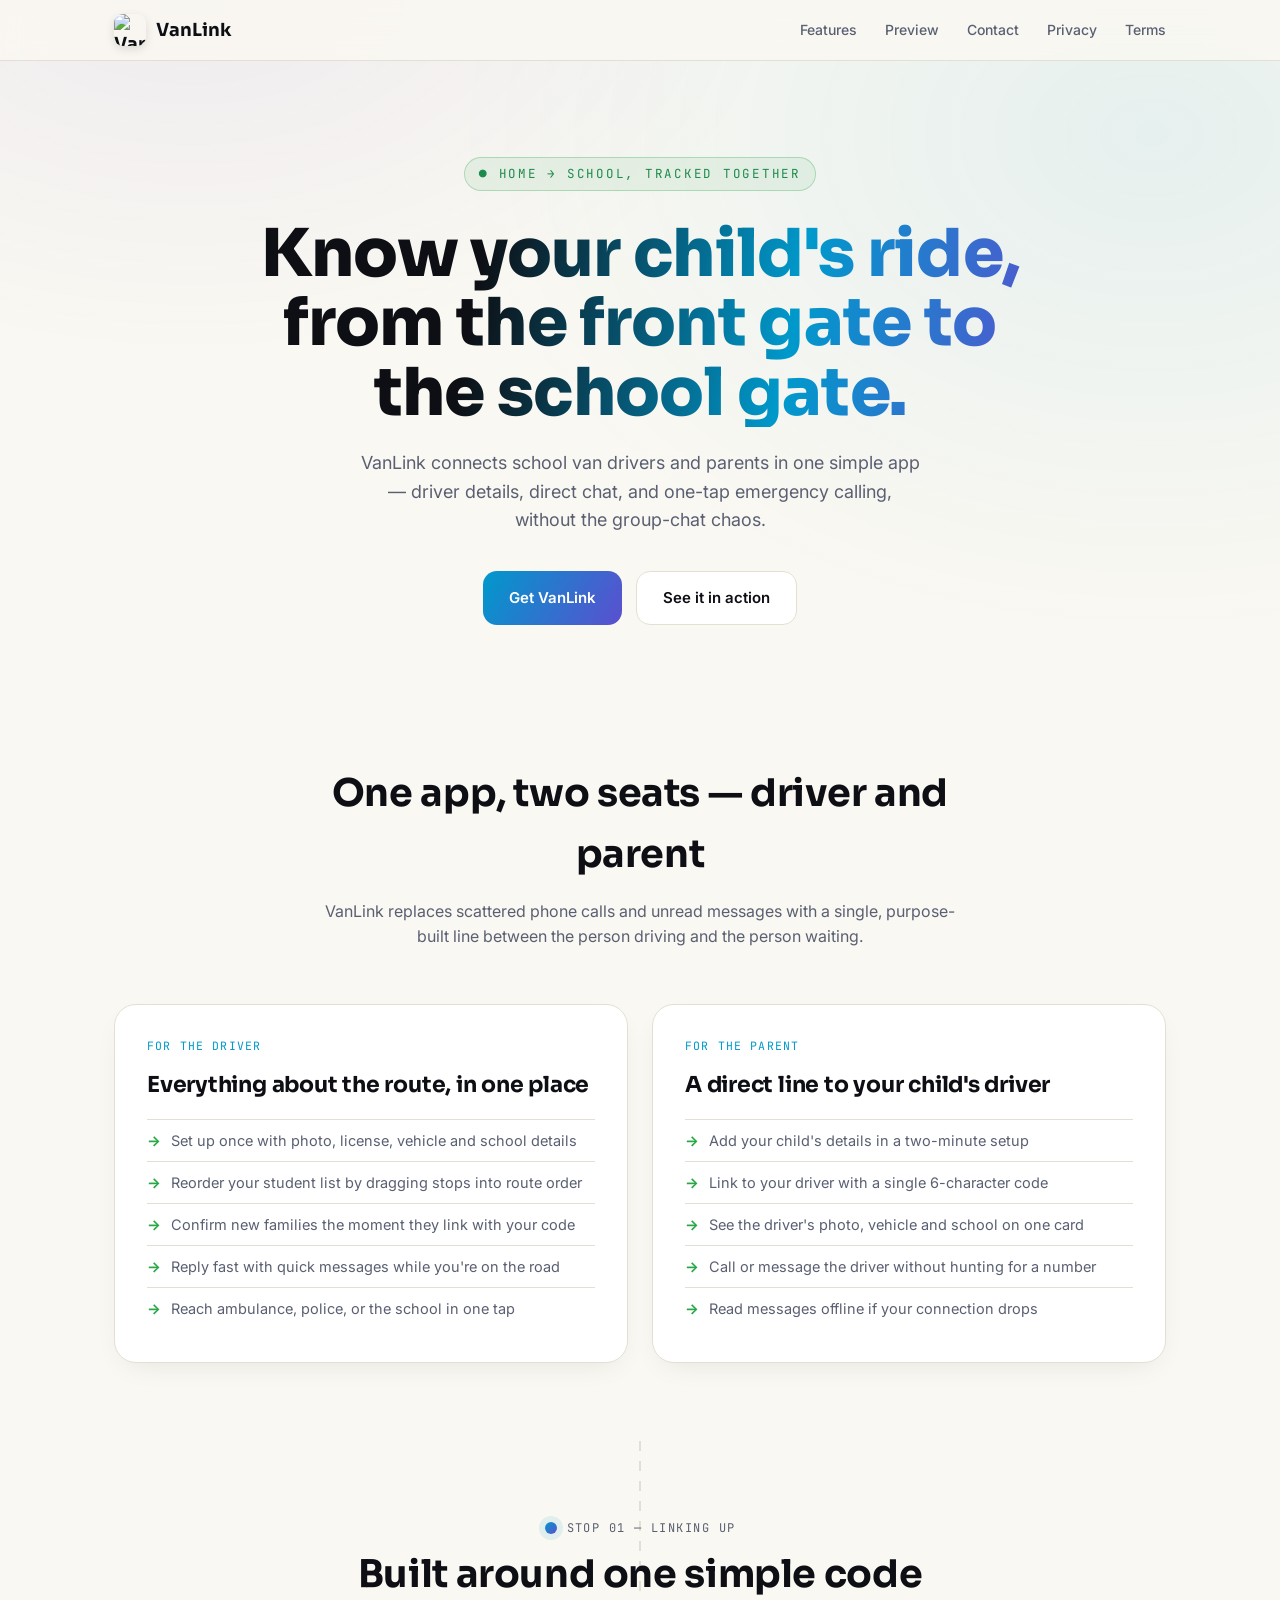
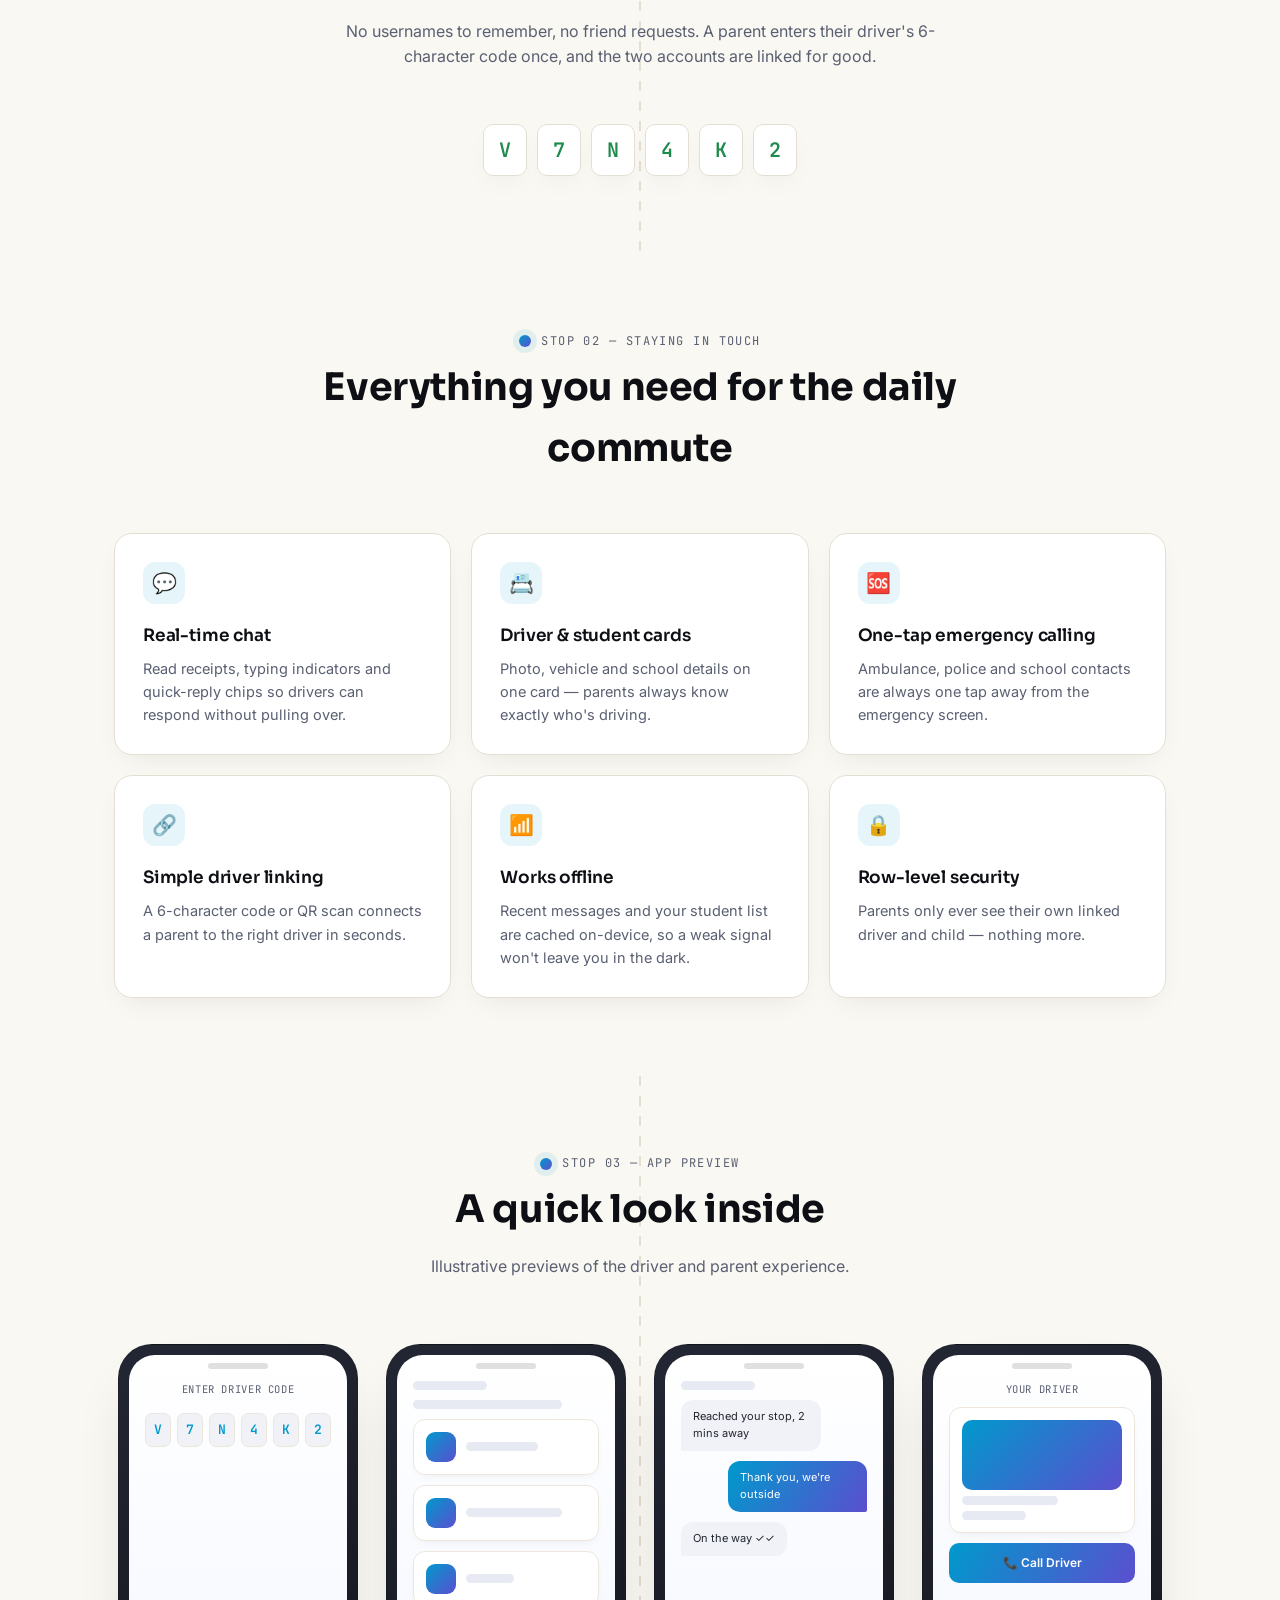
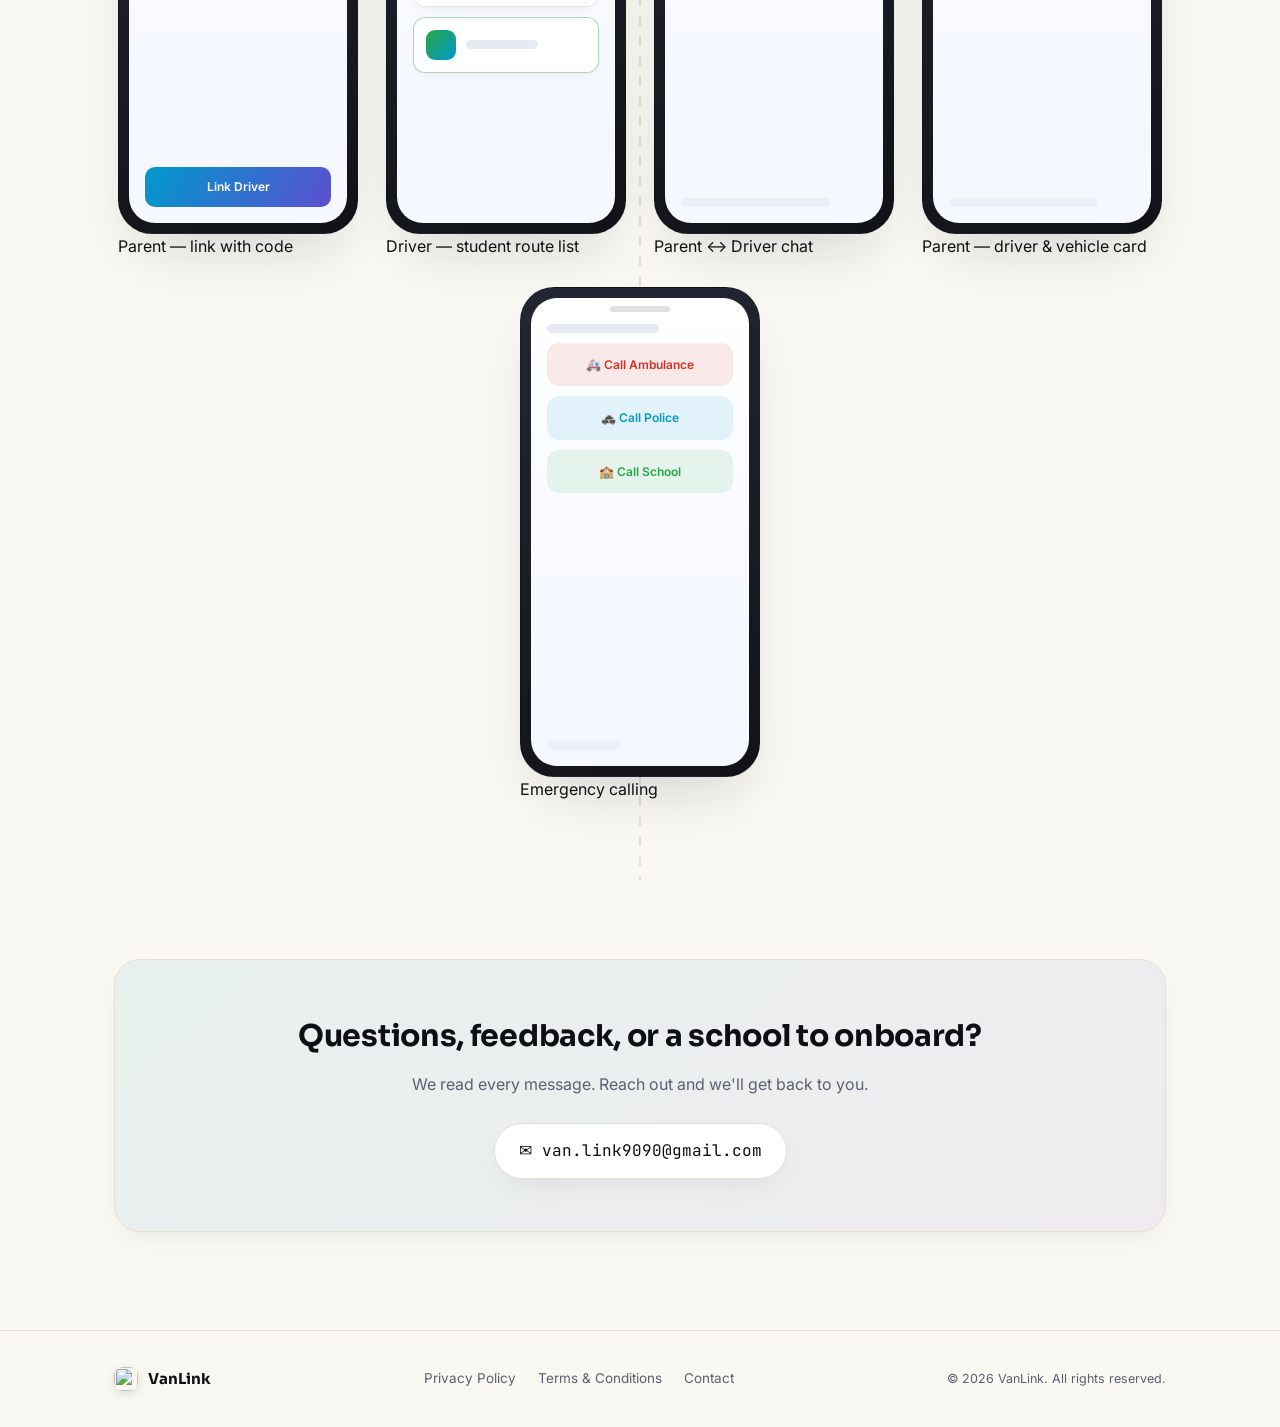
==== index.html @ 6789e9de "Add files via upload" ====
<!DOCTYPE html>
<html lang="en">
<head>
<meta charset="UTF-8">
<meta name="viewport" content="width=device-width, initial-scale=1.0">
<title>VanLink — Know your child's ride, every step of the way</title>
<meta name="description" content="VanLink connects school van drivers and parents in real time — driver details, direct chat, and one-tap emergency calling.">
<link rel="icon" href="assets/icon.png">
<link rel="stylesheet" href="style.css">
</head>
<body>

<nav class="nav">
  <div class="wrap">
    <div class="brand"><img src="assets/icon.png" alt="VanLink icon"> VanLink</div>
    <div class="navlinks">
      <a href="#features">Features</a>
      <a href="#preview">Preview</a>
      <a href="#contact">Contact</a>
      <a href="privacy.html">Privacy</a>
      <a href="terms.html">Terms</a>
    </div>
  </div>
</nav>

<header class="hero">
  <div class="wrap">
    <span class="eyebrow">● Home → School, tracked together</span>
    <h1>Know your child's ride, from the front gate to the school gate.</h1>
    <p class="lede">VanLink connects school van drivers and parents in one simple app — driver details, direct chat, and one-tap emergency calling, without the group-chat chaos.</p>
    <div class="cta-row">
      <a class="btn btn-primary" href="#contact">Get VanLink</a>
      <a class="btn btn-ghost" href="#preview">See it in action</a>
    </div>
  </div>
</header>

<section id="about">
  <div class="wrap">
    <div class="section-head">
      <h2>One app, two seats — driver and parent</h2>
      <p>VanLink replaces scattered phone calls and unread messages with a single, purpose-built line between the person driving and the person waiting.</p>
    </div>
    <div class="roles">
      <div class="role-card">
        <span class="tag">For the driver</span>
        <h3>Everything about the route, in one place</h3>
        <ul>
          <li>Set up once with photo, license, vehicle and school details</li>
          <li>Reorder your student list by dragging stops into route order</li>
          <li>Confirm new families the moment they link with your code</li>
          <li>Reply fast with quick messages while you're on the road</li>
          <li>Reach ambulance, police, or the school in one tap</li>
        </ul>
      </div>
      <div class="role-card">
        <span class="tag">For the parent</span>
        <h3>A direct line to your child's driver</h3>
        <ul>
          <li>Add your child's details in a two-minute setup</li>
          <li>Link to your driver with a single 6-character code</li>
          <li>See the driver's photo, vehicle and school on one card</li>
          <li>Call or message the driver without hunting for a number</li>
          <li>Read messages offline if your connection drops</li>
        </ul>
      </div>
    </div>
  </div>
</section>

<section id="features" style="position:relative;">
  <div class="route-rail"></div>
  <div class="wrap">
    <div class="section-head">
      <div class="stop"><span class="dot"></span><span class="label">Stop 01 — Linking up</span></div>
      <h2>Built around one simple code</h2>
      <p>No usernames to remember, no friend requests. A parent enters their driver's 6-character code once, and the two accounts are linked for good.</p>
    </div>
    <div class="code-strip">
      <span>V</span><span>7</span><span>N</span><span>4</span><span>K</span><span>2</span>
    </div>
  </div>
</section>

<section>
  <div class="wrap">
    <div class="section-head">
      <div class="stop"><span class="dot"></span><span class="label">Stop 02 — Staying in touch</span></div>
      <h2>Everything you need for the daily commute</h2>
    </div>
    <div class="grid3">
      <div class="card">
        <div class="ico">💬</div>
        <h3>Real-time chat</h3>
        <p>Read receipts, typing indicators and quick-reply chips so drivers can respond without pulling over.</p>
      </div>
      <div class="card">
        <div class="ico">📇</div>
        <h3>Driver &amp; student cards</h3>
        <p>Photo, vehicle and school details on one card — parents always know exactly who's driving.</p>
      </div>
      <div class="card">
        <div class="ico">🆘</div>
        <h3>One-tap emergency calling</h3>
        <p>Ambulance, police and school contacts are always one tap away from the emergency screen.</p>
      </div>
      <div class="card">
        <div class="ico">🔗</div>
        <h3>Simple driver linking</h3>
        <p>A 6-character code or QR scan connects a parent to the right driver in seconds.</p>
      </div>
      <div class="card">
        <div class="ico">📶</div>
        <h3>Works offline</h3>
        <p>Recent messages and your student list are cached on-device, so a weak signal won't leave you in the dark.</p>
      </div>
      <div class="card">
        <div class="ico">🔒</div>
        <h3>Row-level security</h3>
        <p>Parents only ever see their own linked driver and child — nothing more.</p>
      </div>
    </div>
  </div>
</section>

<section id="preview" style="position:relative;">
  <div class="route-rail"></div>
  <div class="wrap">
    <div class="section-head">
      <div class="stop"><span class="dot"></span><span class="label">Stop 03 — App preview</span></div>
      <h2>A quick look inside</h2>
      <p>Illustrative previews of the driver and parent experience.</p>
    </div>
    <div class="showcase">

      <div>
        <div class="phone"><div class="screen">
          <div class="notch"></div>
          <div class="screen-content">
            <div class="mini-label">Enter driver code</div>
            <div class="mini-code"><span>V</span><span>7</span><span>N</span><span>4</span><span>K</span><span>2</span></div>
            <div style="flex:1"></div>
            <div class="mini-btn">Link Driver</div>
          </div>
        </div></div>
        <p class="caption">Parent — link with code</p>
      </div>

      <div>
        <div class="phone"><div class="screen">
          <div class="notch"></div>
          <div class="screen-content">
            <div class="mini-bar w40"></div>
            <div class="mini-bar w80"></div>
            <div class="mini-card"><div class="mini-avatar"></div><div style="flex:1"><div class="mini-bar w60"></div></div></div>
            <div class="mini-card"><div class="mini-avatar"></div><div style="flex:1"><div class="mini-bar w80"></div></div></div>
            <div class="mini-card"><div class="mini-avatar"></div><div style="flex:1"><div class="mini-bar w40"></div></div></div>
            <div class="mini-card" style="border-color:rgba(40,167,69,0.4)"><div class="mini-avatar" style="background:linear-gradient(135deg,var(--green),var(--blue))"></div><div style="flex:1"><div class="mini-bar w60"></div></div></div>
          </div>
        </div></div>
        <p class="caption">Driver — student route list</p>
      </div>

      <div>
        <div class="phone"><div class="screen">
          <div class="notch"></div>
          <div class="screen-content">
            <div class="mini-bar w40"></div>
            <div class="chat-bubble left">Reached your stop, 2 mins away</div>
            <div class="chat-bubble right">Thank you, we're outside</div>
            <div class="chat-bubble left">On the way ✓✓</div>
            <div style="flex:1"></div>
            <div class="mini-bar w80" style="opacity:.6"></div>
          </div>
        </div></div>
        <p class="caption">Parent ↔ Driver chat</p>
      </div>

      <div>
        <div class="phone"><div class="screen">
          <div class="notch"></div>
          <div class="screen-content">
            <div class="mini-label">Your driver</div>
            <div class="mini-card vcard">
              <div class="mini-avatar"></div>
              <div class="mini-bar w60"></div>
              <div class="mini-bar w40"></div>
            </div>
            <div class="mini-btn">📞 Call Driver</div>
            <div style="flex:1"></div>
            <div class="mini-bar w80" style="opacity:.5"></div>
          </div>
        </div></div>
        <p class="caption">Parent — driver &amp; vehicle card</p>
      </div>

      <div>
        <div class="phone"><div class="screen">
          <div class="notch"></div>
          <div class="screen-content">
            <div class="mini-bar w60"></div>
            <div class="emg-btn a">🚑 Call Ambulance</div>
            <div class="emg-btn b">🚓 Call Police</div>
            <div class="emg-btn c">🏫 Call School</div>
            <div style="flex:1"></div>
            <div class="mini-bar w40" style="opacity:.5"></div>
          </div>
        </div></div>
        <p class="caption">Emergency calling</p>
      </div>

    </div>
  </div>
</section>

<section id="contact">
  <div class="wrap">
    <div class="contact-card">
      <h2>Questions, feedback, or a school to onboard?</h2>
      <p>We read every message. Reach out and we'll get back to you.</p>
      <a class="email-pill" href="mailto:van.link9090@gmail.com">✉ van.link9090@gmail.com</a>
    </div>
  </div>
</section>

<footer>
  <div class="wrap">
    <div class="brand" style="font-size:15px;"><img src="assets/icon.png" style="width:24px;height:24px;"> VanLink</div>
    <div class="flinks">
      <a href="privacy.html">Privacy Policy</a>
      <a href="terms.html">Terms &amp; Conditions</a>
      <a href="mailto:van.link9090@gmail.com">Contact</a>
    </div>
    <span class="fine">© 2026 VanLink. All rights reserved.</span>
  </div>
</footer>

</body>
</html>
---- style.css ----
@import url('https://fonts.googleapis.com/css2?family=Sora:wght@400;500;600;700;800&family=Inter:wght@400;500;600&family=JetBrains+Mono:wght@500;600&display=swap');

:root{
  --blue:#0099CC;
  --purple:#5B4FCF;
  --green:#28A745;
  --orange:#F5A623;
  --bg:#FAF8F2;
  --surface:#FFFFFF;
  --card:#FFFFFF;
  --card-line:#E4DFD3;
  --text:#111111;
  --text-dim:#5A6072;
  --radius:18px;
  --shadow: 0 10px 30px -12px rgba(20,20,30,0.10);
  --shadow-lg: 0 30px 60px -20px rgba(20,20,30,0.16);
}

*{box-sizing:border-box; margin:0; padding:0;}
html{scroll-behavior:smooth;}
body{
  background:var(--bg);
  color:var(--text);
  font-family:'Inter', sans-serif;
  line-height:1.6;
  overflow-x:hidden;
}

body::before{
  content:"";
  position:fixed; inset:0;
  background:
    radial-gradient(ellipse 600px 400px at 15% -5%, rgba(91,79,207,0.08), transparent),
    radial-gradient(ellipse 700px 500px at 90% 15%, rgba(0,153,204,0.08), transparent);
  pointer-events:none;
  z-index:0;
}

h1,h2,h3,h4{
  font-family:'Sora', sans-serif;
  letter-spacing:-0.01em;
  color:#0D0F14;
}

a{color:inherit; text-decoration:none;}
.mono{font-family:'JetBrains Mono', monospace;}

.wrap{max-width:1100px; margin:0 auto; padding:0 24px; position:relative; z-index:1;}

/* ---------- NAV ---------- */
.nav{
  position:sticky; top:0; z-index:50;
  backdrop-filter:blur(14px);
  background:rgba(250,248,242,0.82);
  border-bottom:1px solid var(--card-line);
}
.nav .wrap{display:flex; align-items:center; justify-content:space-between; padding-top:14px; padding-bottom:14px;}
.brand{display:flex; align-items:center; gap:10px; font-family:'Sora'; font-weight:700; font-size:18px; color:#0D0F14;}
.brand img{width:32px; height:32px; border-radius:9px; box-shadow:0 3px 10px rgba(0,0,0,0.12);}
.navlinks{display:flex; gap:28px; font-size:14px; font-weight:500; color:var(--text-dim);}
.navlinks a:hover{color:var(--blue);}
.navlinks .active{color:var(--blue); font-weight:600;}

/* ---------- ROUTE LINE (signature element) ---------- */
.route-rail{
  position:absolute; left:50%; top:0; bottom:0; width:2px;
  transform:translateX(-50%);
  background:repeating-linear-gradient(to bottom, var(--card-line) 0 10px, transparent 10px 20px);
  z-index:0;
}
.stop{
  display:flex; align-items:center; gap:10px;
  justify-content:center;
  margin-bottom:6px;
}
.stop .dot{
  width:12px; height:12px; border-radius:50%;
  background:linear-gradient(135deg, var(--blue), var(--purple));
  box-shadow:0 0 0 6px rgba(0,153,204,0.10);
}
.stop .label{
  font-family:'JetBrains Mono', monospace; font-size:12px; letter-spacing:0.12em;
  text-transform:uppercase; color:var(--text-dim);
}

/* ---------- HERO ---------- */
.hero{padding:96px 0 60px; text-align:center; position:relative;}
.hero .eyebrow{
  display:inline-flex; align-items:center; gap:8px;
  font-family:'JetBrains Mono'; font-size:12.5px; letter-spacing:0.14em; text-transform:uppercase;
  color:#1E8A4C; border:1px solid rgba(40,167,69,0.3); background:rgba(40,167,69,0.08);
  padding:6px 14px; border-radius:100px; margin-bottom:28px;
}
.hero h1{
  font-size:clamp(38px, 6vw, 66px); font-weight:800; line-height:1.05;
  background:linear-gradient(100deg, #0D0F14 30%, var(--blue) 68%, var(--purple) 100%);
  -webkit-background-clip:text; background-clip:text; color:transparent;
  max-width:820px; margin:0 auto 22px;
}
.hero p.lede{
  font-size:18px; color:var(--text-dim); max-width:560px; margin:0 auto 36px;
}
.cta-row{display:flex; gap:14px; justify-content:center; flex-wrap:wrap;}
.btn{
  display:inline-flex; align-items:center; gap:8px;
  padding:14px 26px; border-radius:14px; font-weight:600; font-size:15px;
  border:1px solid var(--card-line); transition:transform .15s ease, box-shadow .15s ease;
}
.btn:hover{transform:translateY(-2px); box-shadow:var(--shadow);}
.btn-primary{
  background:linear-gradient(120deg, var(--blue), var(--purple));
  color:#fff; border:none;
}
.btn-ghost{background:#fff; color:#0D0F14;}
.btn-ghost:hover{border-color:var(--blue);}

/* ---------- SECTION SHELL ---------- */
section{padding:78px 0; position:relative;}
.section-head{text-align:center; max-width:640px; margin:0 auto 54px;}
.section-head h2{font-size:clamp(28px,4vw,38px); font-weight:700; margin-bottom:14px;}
.section-head p{color:var(--text-dim); font-size:16px;}

/* ---------- FEATURE GRID ---------- */
.grid3{display:grid; grid-template-columns:repeat(3,1fr); gap:20px;}
.grid2{display:grid; grid-template-columns:repeat(2,1fr); gap:20px;}
.card{
  background:var(--card); border:1px solid var(--card-line); border-radius:var(--radius);
  padding:28px; box-shadow:var(--shadow); transition:transform .15s ease, box-shadow .15s ease;
}
.card:hover{transform:translateY(-3px); box-shadow:var(--shadow-lg);}
.card .ico{
  width:42px; height:42px; border-radius:12px; display:flex; align-items:center; justify-content:center;
  background:rgba(0,153,204,0.10); margin-bottom:18px; font-size:20px;
}
.card h3{font-size:17px; margin-bottom:8px; font-weight:600;}
.card p{color:var(--text-dim); font-size:14.5px;}

/* ---------- ROLE TABS ---------- */
.roles{display:grid; grid-template-columns:1fr 1fr; gap:24px;}
.role-card{
  border:1px solid var(--card-line); border-radius:22px; padding:32px; background:var(--card);
  box-shadow:var(--shadow);
}
.role-card .tag{
  font-family:'JetBrains Mono'; font-size:11.5px; letter-spacing:0.1em; text-transform:uppercase;
  color:var(--blue); margin-bottom:12px; display:block;
}
.role-card h3{font-size:22px; margin-bottom:16px;}
.role-card ul{list-style:none;}
.role-card li{
  padding:9px 0; border-top:1px solid var(--card-line); color:var(--text-dim); font-size:14.5px;
  display:flex; gap:10px;
}
.role-card li:before{content:"→"; color:var(--green); flex-shrink:0; font-weight:700;}

/* ---------- PHONE MOCKUPS ---------- */
.showcase{display:flex; gap:28px; justify-content:center; flex-wrap:wrap; padding-top:10px;}
.phone{
  width:240px; height:490px; border-radius:34px; padding:10px;
  background:linear-gradient(160deg,#232734,#111318);
  border:1px solid rgba(0,0,0,0.08);
  box-shadow:var(--shadow-lg);
  position:relative; flex-shrink:0;
}
.phone .screen{
  width:100%; height:100%; border-radius:26px; overflow:hidden;
  background:linear-gradient(180deg,#FFFFFF, #F5F8FF 70%);
  position:relative; display:flex; flex-direction:column;
}
.phone .notch{
  position:absolute; top:8px; left:50%; transform:translateX(-50%);
  width:60px; height:6px; border-radius:6px; background:rgba(0,0,0,0.12); z-index:5;
}
.phone .caption{text-align:center; margin-top:16px; font-size:13.5px; color:var(--text-dim); font-family:'JetBrains Mono';}
.screen-content{padding:26px 16px 16px; flex:1; display:flex; flex-direction:column; gap:10px;}
.mini-bar{height:9px; border-radius:5px; background:#E7EAF2;}
.mini-bar.w60{width:60%;} .mini-bar.w80{width:80%;} .mini-bar.w40{width:40%;}
.mini-card{
  background:#FFFFFF; border:1px solid #ECE7DA;
  border-radius:12px; padding:12px; display:flex; align-items:center; gap:10px;
  box-shadow:0 4px 12px -6px rgba(20,20,30,0.10);
}
.mini-avatar{width:30px; height:30px; border-radius:9px; background:linear-gradient(135deg,var(--blue),var(--purple)); flex-shrink:0;}
.chat-bubble{max-width:75%; padding:8px 12px; border-radius:12px; font-size:11px;}
.chat-bubble.left{align-self:flex-start; background:#F0F2F8; color:#22262F; border-bottom-left-radius:2px;}
.chat-bubble.right{align-self:flex-end; background:linear-gradient(120deg,var(--blue),var(--purple)); color:#fff; border-bottom-right-radius:2px;}
.emg-btn{padding:12px; border-radius:12px; font-size:12px; font-weight:600; text-align:center;}
.emg-btn.a{background:rgba(217,48,37,0.10); color:#D93025;}
.emg-btn.b{background:rgba(0,153,204,0.10); color:var(--blue);}
.emg-btn.c{background:rgba(40,167,69,0.10); color:var(--green);}

/* ---------- MINI CODE (inside phone mockups) ---------- */
.mini-code{display:flex; gap:6px; justify-content:center; margin:6px 0;}
.mini-code span{
  width:28px; height:34px; display:flex; align-items:center; justify-content:center;
  border-radius:7px; background:#F0F2F8; border:1px solid #ECE7DA;
  font-family:'JetBrains Mono', monospace; font-weight:600; font-size:13px; color:var(--blue);
}
.mini-btn{
  padding:10px; border-radius:10px; text-align:center; font-size:12px; font-weight:600;
  background:linear-gradient(120deg,var(--blue),var(--purple)); color:#fff;
}
.mini-label{font-size:10.5px; color:var(--text-dim); text-align:center; font-family:'JetBrains Mono', monospace; letter-spacing:.06em; text-transform:uppercase;}
.mini-card.vcard{flex-direction:column; align-items:flex-start; gap:6px;}
.mini-card.vcard .mini-avatar{width:100%; height:70px; border-radius:10px;}

/* ---------- CODE BLOCK (driver code) ---------- */
.code-strip{
  display:flex; justify-content:center; gap:10px; margin:8px 0 0;
}
.code-strip span{
  width:44px; height:52px; display:flex; align-items:center; justify-content:center;
  border-radius:10px; background:#fff; border:1px solid var(--card-line); box-shadow:var(--shadow);
  font-family:'JetBrains Mono', monospace; font-weight:600; font-size:20px; color:#1E8A4C;
}

/* ---------- CONTACT ---------- */
.contact-card{
  border:1px solid var(--card-line); background:linear-gradient(140deg, rgba(0,153,204,0.07), rgba(91,79,207,0.07));
  border-radius:26px; padding:52px; text-align:center; box-shadow:var(--shadow);
}
.contact-card h2{font-size:30px; margin-bottom:12px;}
.contact-card p{color:var(--text-dim); margin-bottom:26px;}
.email-pill{
  display:inline-flex; align-items:center; gap:10px; font-family:'JetBrains Mono', monospace; font-size:16px;
  background:#fff; border:1px solid var(--card-line); padding:14px 24px; border-radius:100px;
  color:#0D0F14; box-shadow:var(--shadow); transition:box-shadow .15s ease;
}
.email-pill:hover{box-shadow:var(--shadow-lg);}

/* ---------- FOOTER ---------- */
footer{border-top:1px solid var(--card-line); padding:36px 0; margin-top:20px;}
footer .wrap{display:flex; justify-content:space-between; align-items:center; flex-wrap:wrap; gap:16px;}
footer .flinks{display:flex; gap:22px; font-size:13.5px; color:var(--text-dim);}
footer .flinks a:hover{color:var(--blue);}
.fine{font-size:12.5px; color:var(--text-dim);}

/* ---------- LEGAL PAGES ---------- */
.legal-hero{padding:70px 0 30px; text-align:center;}
.legal-hero .eyebrow{
  font-family:'JetBrains Mono'; font-size:12px; letter-spacing:0.12em; text-transform:uppercase; color:var(--text-dim);
}
.legal-hero h1{font-size:clamp(30px,4vw,44px); margin:12px 0 8px;}
.updated{font-size:13px; color:var(--text-dim);}
.legal-body{max-width:760px; margin:0 auto; padding-bottom:90px;}
.legal-notice{
  border:1px solid rgba(40,167,69,0.3); background:rgba(40,167,69,0.08); border-radius:14px;
  padding:18px 20px; margin-bottom:36px; font-size:14px; color:#1E6B35;
}
.legal-notice b{color:#1E8A4C;}
.legal-section{padding:22px 0; border-top:1px solid var(--card-line);}
.legal-section:first-of-type{border-top:none;}
.legal-section h2{font-size:18px; margin-bottom:10px; display:flex; gap:10px; align-items:baseline; color:#0D0F14;}
.legal-section h2 .num{font-family:'JetBrains Mono'; font-size:13px; color:var(--blue);}
.legal-section p, .legal-section li{color:var(--text-dim); font-size:14.5px; margin-bottom:8px;}
.legal-section ul{padding-left:20px;}
.legal-section a{color:var(--blue); text-decoration:underline;}
.toc{display:flex; flex-wrap:wrap; gap:8px 16px; margin-bottom:40px; padding:18px 20px; background:var(--card); border:1px solid var(--card-line); border-radius:14px; box-shadow:var(--shadow);}
.toc a{font-size:13px; color:var(--text-dim); text-decoration:none;}
.toc a:hover{color:var(--blue);}

@media(max-width:860px){
  .grid3{grid-template-columns:1fr;}
  .grid2{grid-template-columns:1fr;}
  .roles{grid-template-columns:1fr;}
  .navlinks{gap:16px; font-size:13px;}
  .route-rail{display:none;}
}
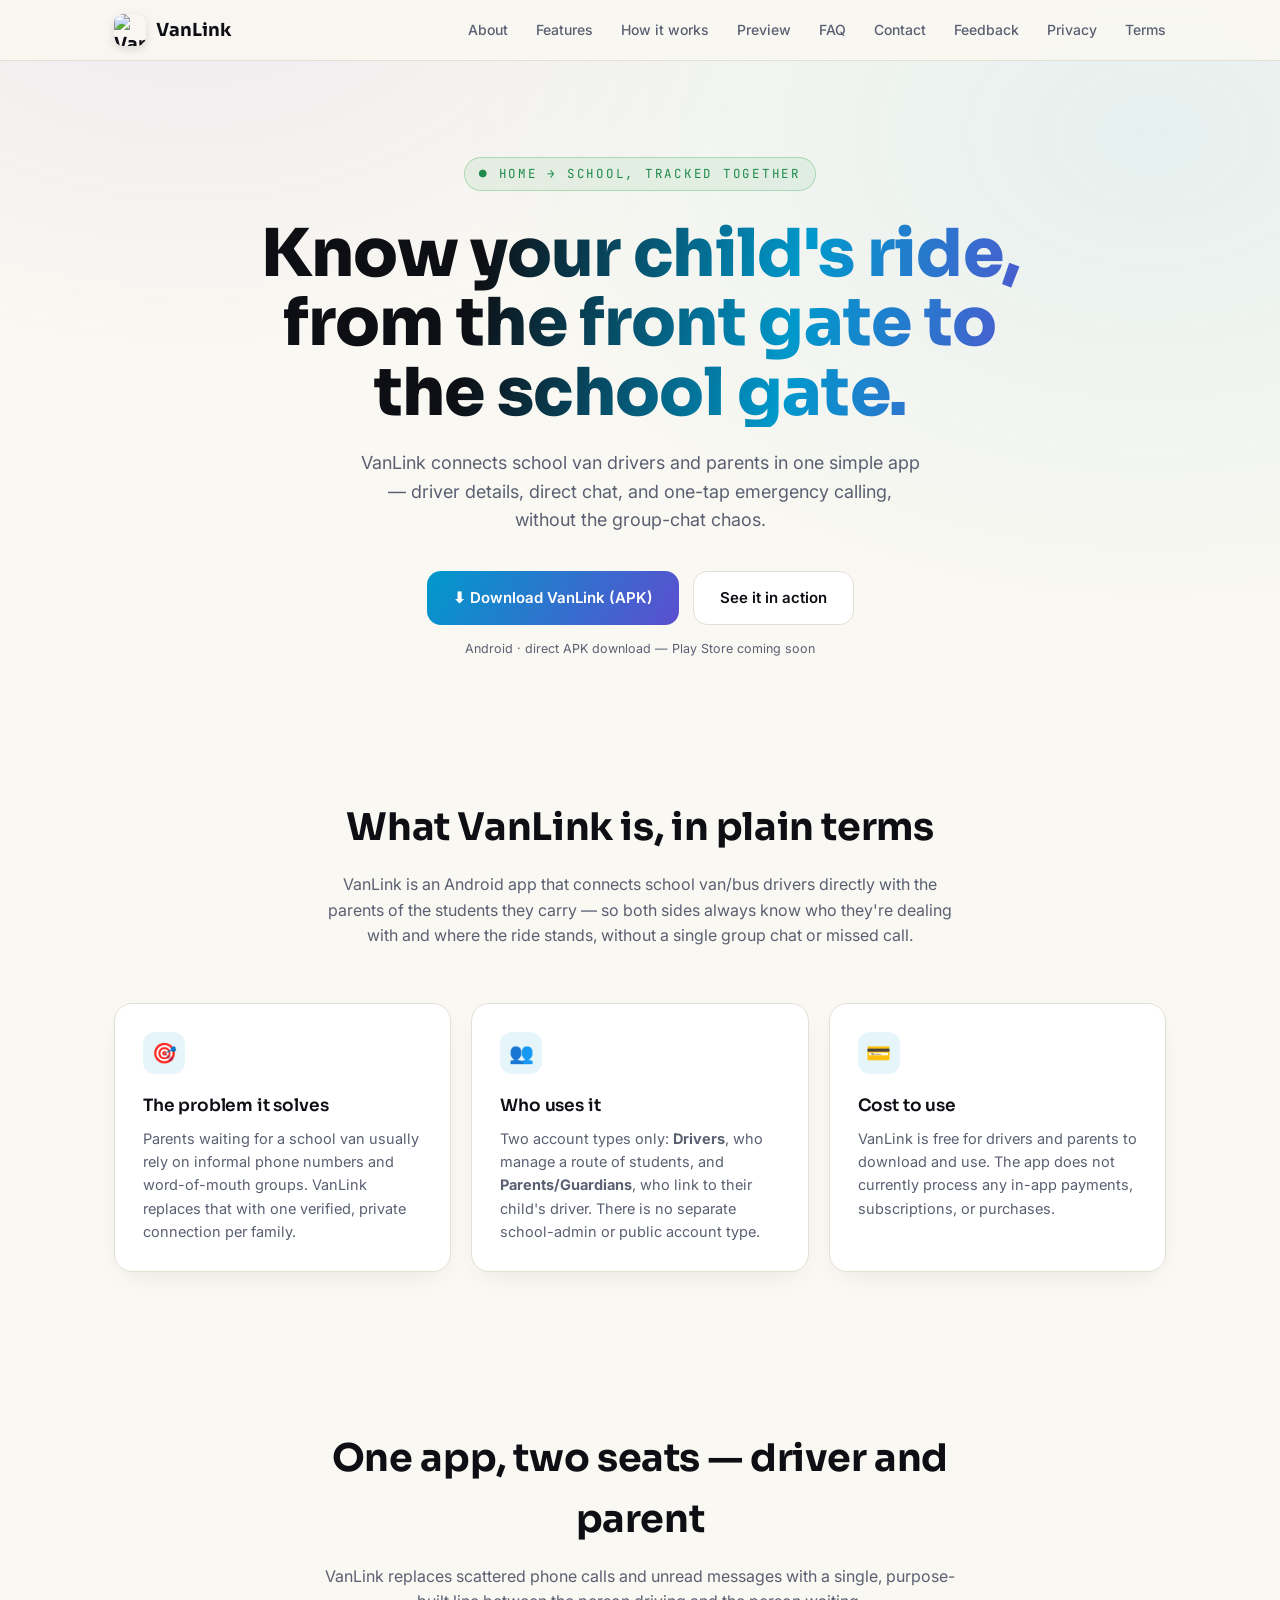
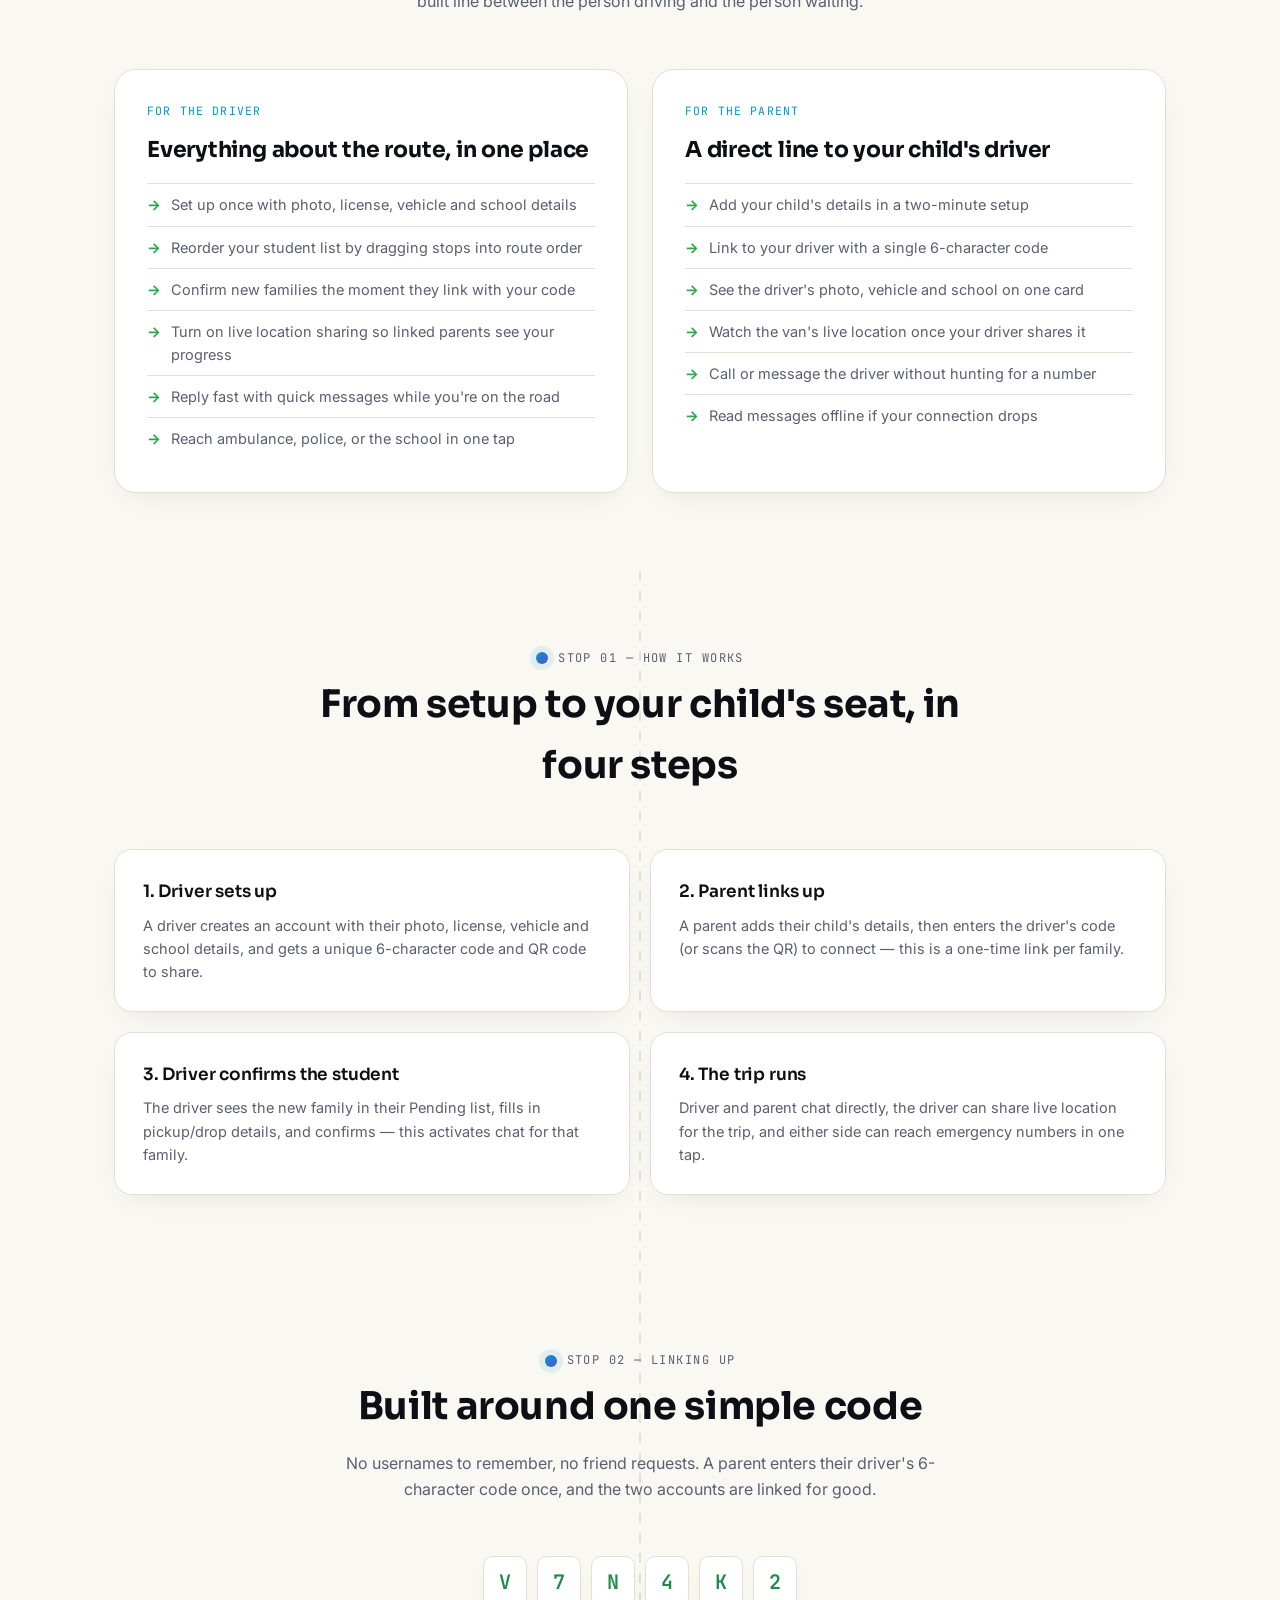
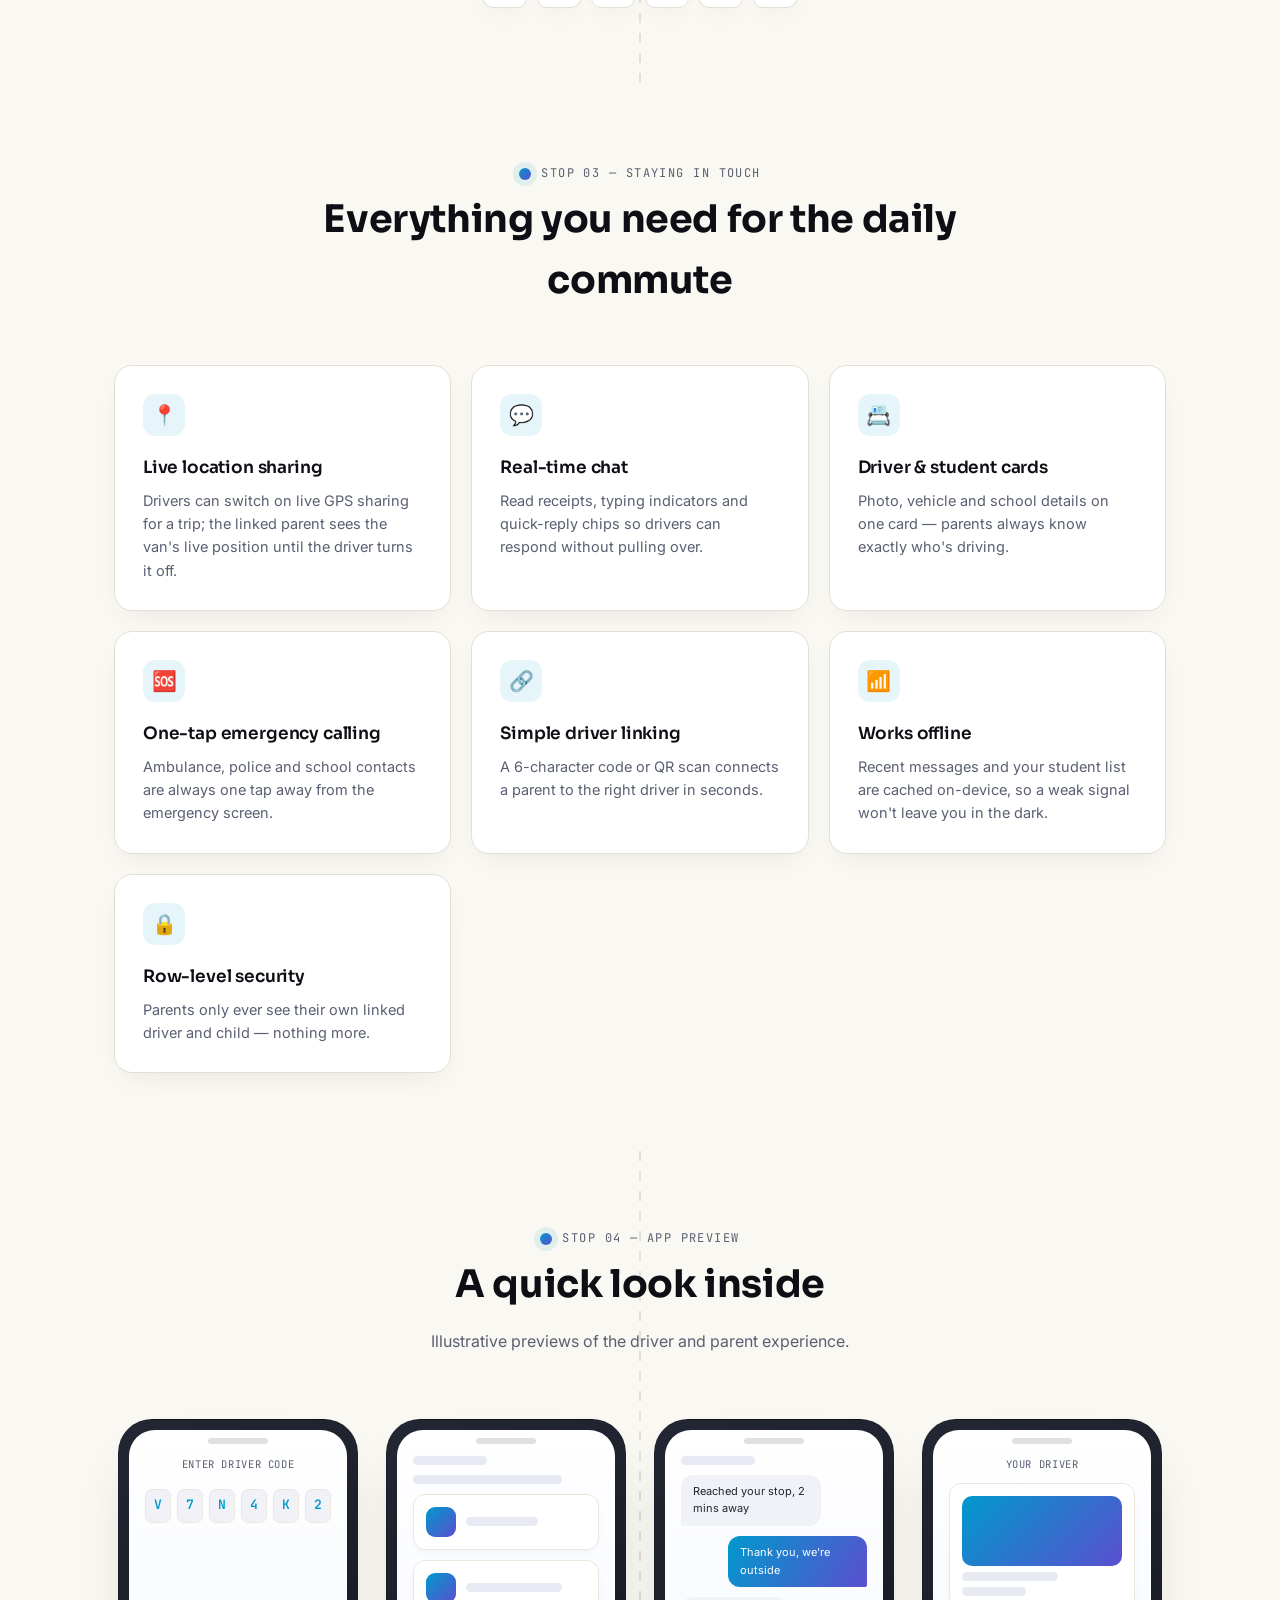
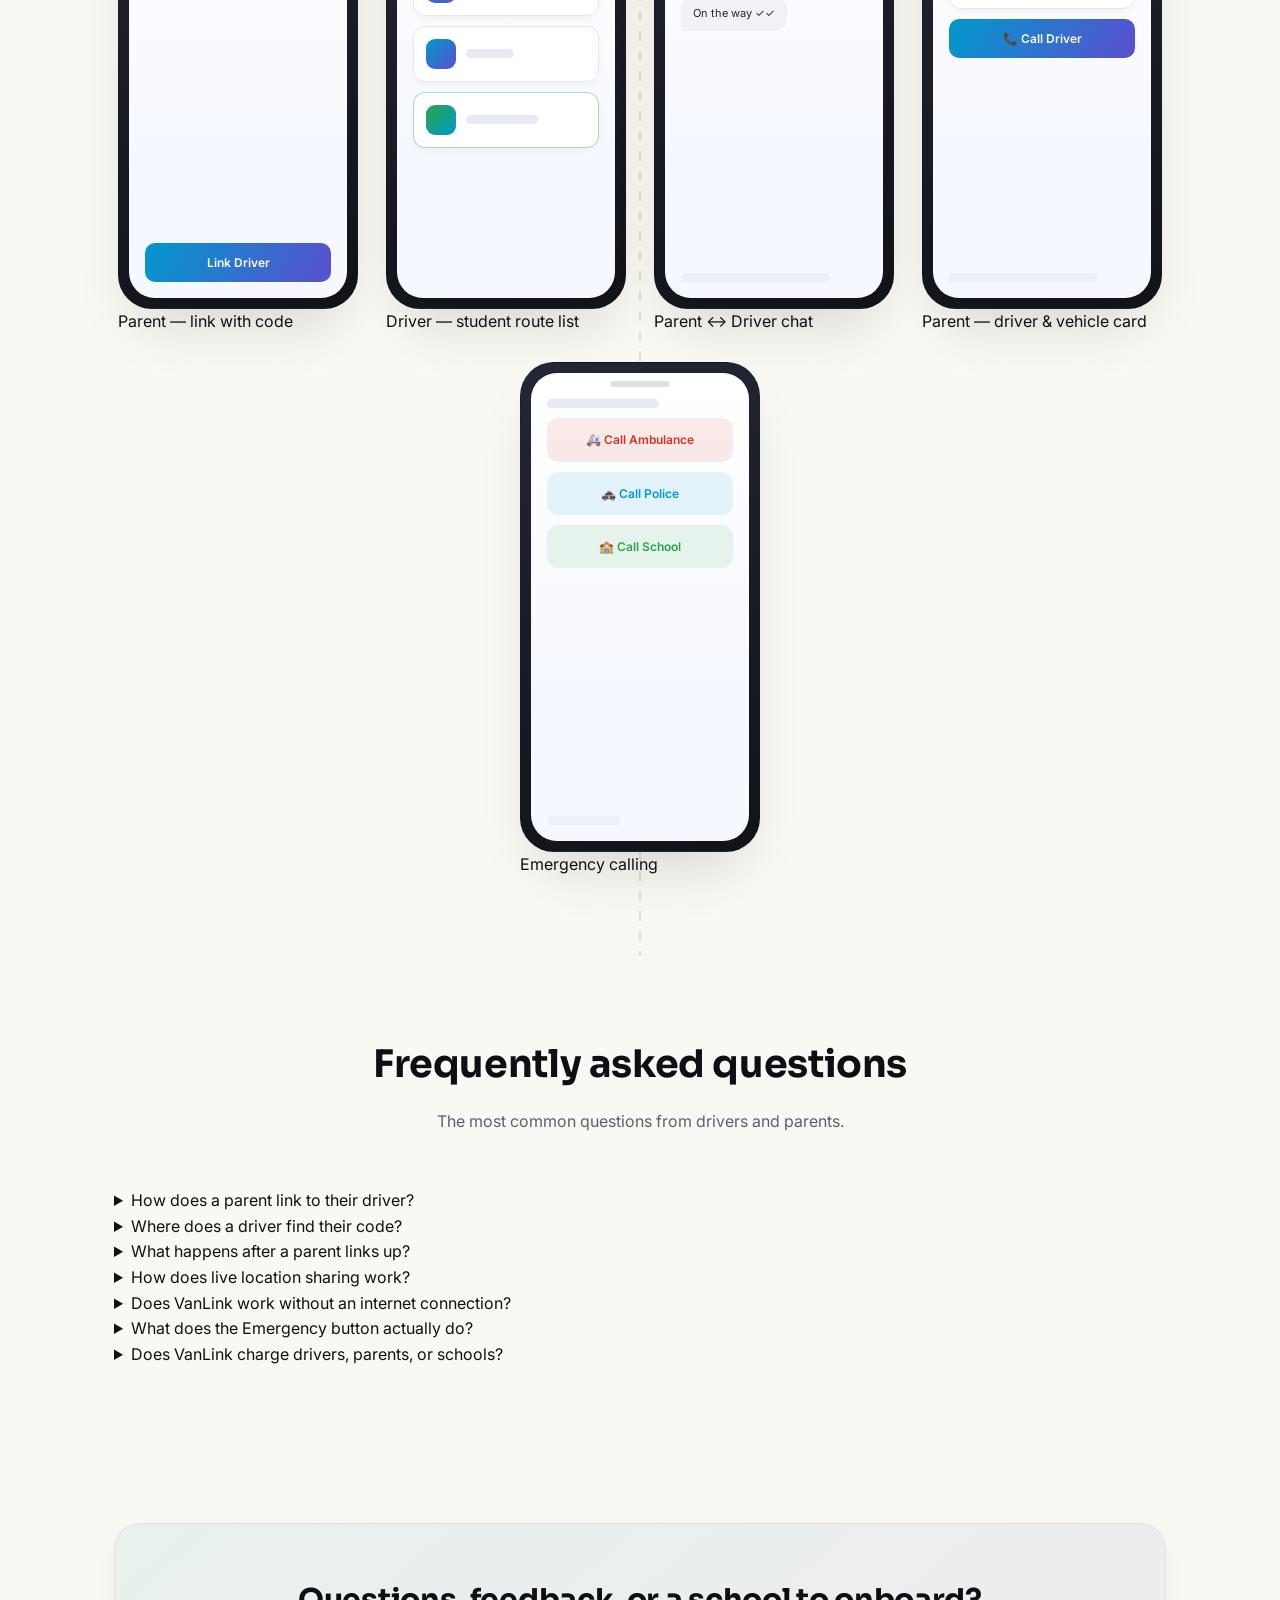
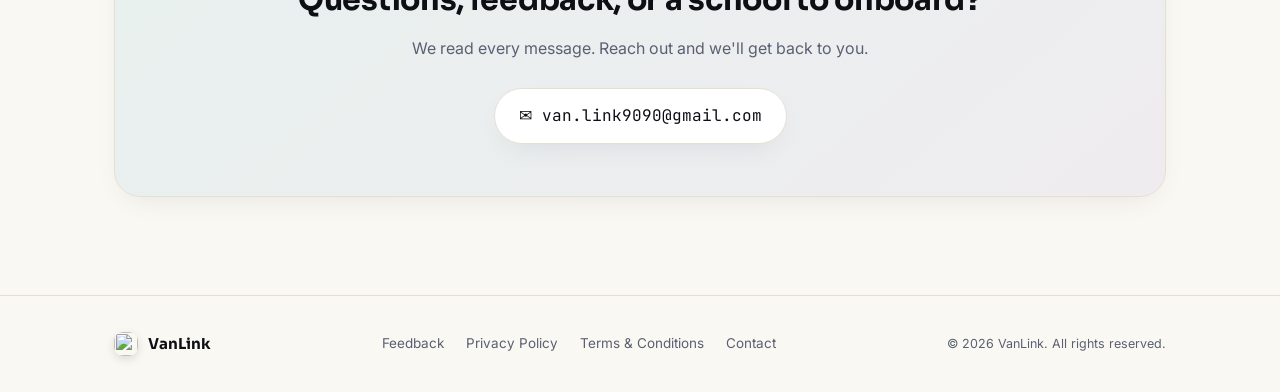
==== commit e43251f8: "Update navigation links and content in index.html" ====
--- a/index.html
+++ b/index.html
@@ -14,9 +14,13 @@
   <div class="wrap">
     <div class="brand"><img src="assets/icon.png" alt="VanLink icon"> VanLink</div>
     <div class="navlinks">
+      <a href="#about">About</a>
       <a href="#features">Features</a>
+      <a href="#how">How it works</a>
       <a href="#preview">Preview</a>
+      <a href="#faq">FAQ</a>
       <a href="#contact">Contact</a>
+      <a href="feedback.html">Feedback</a>
       <a href="privacy.html">Privacy</a>
       <a href="terms.html">Terms</a>
     </div>
@@ -29,13 +33,40 @@
     <h1>Know your child's ride, from the front gate to the school gate.</h1>
     <p class="lede">VanLink connects school van drivers and parents in one simple app — driver details, direct chat, and one-tap emergency calling, without the group-chat chaos.</p>
     <div class="cta-row">
-      <a class="btn btn-primary" href="#contact">Get VanLink</a>
+      <a class="btn btn-primary" href="assets/vanlink.apk" download="VanLink.apk" title="Replace assets/vanlink.apk with your real APK, or paste a hosted URL here">⬇ Download VanLink (APK)</a>
       <a class="btn btn-ghost" href="#preview">See it in action</a>
     </div>
+    <p style="color:var(--text-dim); font-size:12.5px; margin-top:14px;">Android · direct APK download — Play Store coming soon</p>
   </div>
 </header>
 
 <section id="about">
+  <div class="wrap">
+    <div class="section-head">
+      <h2>What VanLink is, in plain terms</h2>
+      <p>VanLink is an Android app that connects school van/bus drivers directly with the parents of the students they carry — so both sides always know who they're dealing with and where the ride stands, without a single group chat or missed call.</p>
+    </div>
+    <div class="grid3">
+      <div class="card">
+        <div class="ico">🎯</div>
+        <h3>The problem it solves</h3>
+        <p>Parents waiting for a school van usually rely on informal phone numbers and word-of-mouth groups. VanLink replaces that with one verified, private connection per family.</p>
+      </div>
+      <div class="card">
+        <div class="ico">👥</div>
+        <h3>Who uses it</h3>
+        <p>Two account types only: <b>Drivers</b>, who manage a route of students, and <b>Parents/Guardians</b>, who link to their child's driver. There is no separate school-admin or public account type.</p>
+      </div>
+      <div class="card">
+        <div class="ico">💳</div>
+        <h3>Cost to use</h3>
+        <p>VanLink is free for drivers and parents to download and use. The app does not currently process any in-app payments, subscriptions, or purchases.</p>
+      </div>
+    </div>
+  </div>
+</section>
+
+<section id="roles">
   <div class="wrap">
     <div class="section-head">
       <h2>One app, two seats — driver and parent</h2>
@@ -49,6 +80,7 @@
           <li>Set up once with photo, license, vehicle and school details</li>
           <li>Reorder your student list by dragging stops into route order</li>
           <li>Confirm new families the moment they link with your code</li>
+          <li>Turn on live location sharing so linked parents see your progress</li>
           <li>Reply fast with quick messages while you're on the road</li>
           <li>Reach ambulance, police, or the school in one tap</li>
         </ul>
@@ -60,6 +92,7 @@
           <li>Add your child's details in a two-minute setup</li>
           <li>Link to your driver with a single 6-character code</li>
           <li>See the driver's photo, vehicle and school on one card</li>
+          <li>Watch the van's live location once your driver shares it</li>
           <li>Call or message the driver without hunting for a number</li>
           <li>Read messages offline if your connection drops</li>
         </ul>
@@ -68,11 +101,39 @@
   </div>
 </section>
 
+<section id="how" style="position:relative;">
+  <div class="route-rail"></div>
+  <div class="wrap">
+    <div class="section-head">
+      <div class="stop"><span class="dot"></span><span class="label">Stop 01 — How it works</span></div>
+      <h2>From setup to your child's seat, in four steps</h2>
+    </div>
+    <div class="grid2">
+      <div class="card">
+        <h3>1. Driver sets up</h3>
+        <p>A driver creates an account with their photo, license, vehicle and school details, and gets a unique 6-character code and QR code to share.</p>
+      </div>
+      <div class="card">
+        <h3>2. Parent links up</h3>
+        <p>A parent adds their child's details, then enters the driver's code (or scans the QR) to connect — this is a one-time link per family.</p>
+      </div>
+      <div class="card">
+        <h3>3. Driver confirms the student</h3>
+        <p>The driver sees the new family in their Pending list, fills in pickup/drop details, and confirms — this activates chat for that family.</p>
+      </div>
+      <div class="card">
+        <h3>4. The trip runs</h3>
+        <p>Driver and parent chat directly, the driver can share live location for the trip, and either side can reach emergency numbers in one tap.</p>
+      </div>
+    </div>
+  </div>
+</section>
+
 <section id="features" style="position:relative;">
   <div class="route-rail"></div>
   <div class="wrap">
     <div class="section-head">
-      <div class="stop"><span class="dot"></span><span class="label">Stop 01 — Linking up</span></div>
+      <div class="stop"><span class="dot"></span><span class="label">Stop 02 — Linking up</span></div>
       <h2>Built around one simple code</h2>
       <p>No usernames to remember, no friend requests. A parent enters their driver's 6-character code once, and the two accounts are linked for good.</p>
     </div>
@@ -85,10 +146,15 @@
 <section>
   <div class="wrap">
     <div class="section-head">
-      <div class="stop"><span class="dot"></span><span class="label">Stop 02 — Staying in touch</span></div>
+      <div class="stop"><span class="dot"></span><span class="label">Stop 03 — Staying in touch</span></div>
       <h2>Everything you need for the daily commute</h2>
     </div>
     <div class="grid3">
+      <div class="card">
+        <div class="ico">📍</div>
+        <h3>Live location sharing</h3>
+        <p>Drivers can switch on live GPS sharing for a trip; the linked parent sees the van's live position until the driver turns it off.</p>
+      </div>
       <div class="card">
         <div class="ico">💬</div>
         <h3>Real-time chat</h3>
@@ -127,7 +193,7 @@
   <div class="route-rail"></div>
   <div class="wrap">
     <div class="section-head">
-      <div class="stop"><span class="dot"></span><span class="label">Stop 03 — App preview</span></div>
+      <div class="stop"><span class="dot"></span><span class="label">Stop 04 — App preview</span></div>
       <h2>A quick look inside</h2>
       <p>Illustrative previews of the driver and parent experience.</p>
     </div>
@@ -213,6 +279,45 @@
   </div>
 </section>
 
+<section id="faq">
+  <div class="wrap">
+    <div class="section-head">
+      <h2>Frequently asked questions</h2>
+      <p>The most common questions from drivers and parents.</p>
+    </div>
+    <div class="faq">
+      <details>
+        <summary>How does a parent link to their driver?</summary>
+        <p>Open Search School, find your child's school, and enter the driver's 6-character code — or scan the QR code on the driver's profile. Once linked, the driver's name, photo and vehicle appear on your home screen right away.</p>
+      </details>
+      <details>
+        <summary>Where does a driver find their code?</summary>
+        <p>On the Profile tab, under "Driver Code & QR." Share it with a parent once — it's a permanent link between that family and that driver.</p>
+      </details>
+      <details>
+        <summary>What happens after a parent links up?</summary>
+        <p>The driver sees the new family in their Pending Students list, fills in pickup and drop-off details, and confirms. Chat activates for that family the moment they confirm.</p>
+      </details>
+      <details>
+        <summary>How does live location sharing work?</summary>
+        <p>A driver can turn location sharing on for a trip from their app. While it's on, their linked parent(s) can see the van's live position. Turning it off stops sharing immediately, and VanLink doesn't keep a location history.</p>
+      </details>
+      <details>
+        <summary>Does VanLink work without an internet connection?</summary>
+        <p>You can view your previously loaded student list and recent chat messages offline. Sending messages, linking accounts, live location, and notifications all need an internet connection.</p>
+      </details>
+      <details>
+        <summary>What does the Emergency button actually do?</summary>
+        <p>It opens your phone's own dialer with the Ambulance, Police, or school number ready to call — VanLink doesn't place the call itself or monitor it.</p>
+      </details>
+      <details>
+        <summary>Does VanLink charge drivers, parents, or schools?</summary>
+        <p>No. VanLink is free to download and use for both driver and parent accounts, with no in-app payments at this time.</p>
+      </details>
+    </div>
+  </div>
+</section>
+
 <section id="contact">
   <div class="wrap">
     <div class="contact-card">
@@ -227,6 +332,7 @@
   <div class="wrap">
     <div class="brand" style="font-size:15px;"><img src="assets/icon.png" style="width:24px;height:24px;"> VanLink</div>
     <div class="flinks">
+      <a href="feedback.html">Feedback</a>
       <a href="privacy.html">Privacy Policy</a>
       <a href="terms.html">Terms &amp; Conditions</a>
       <a href="mailto:van.link9090@gmail.com">Contact</a>
@@ -236,4 +342,5 @@
 </footer>
 
 </body>
-</html>
+  </html>
+  
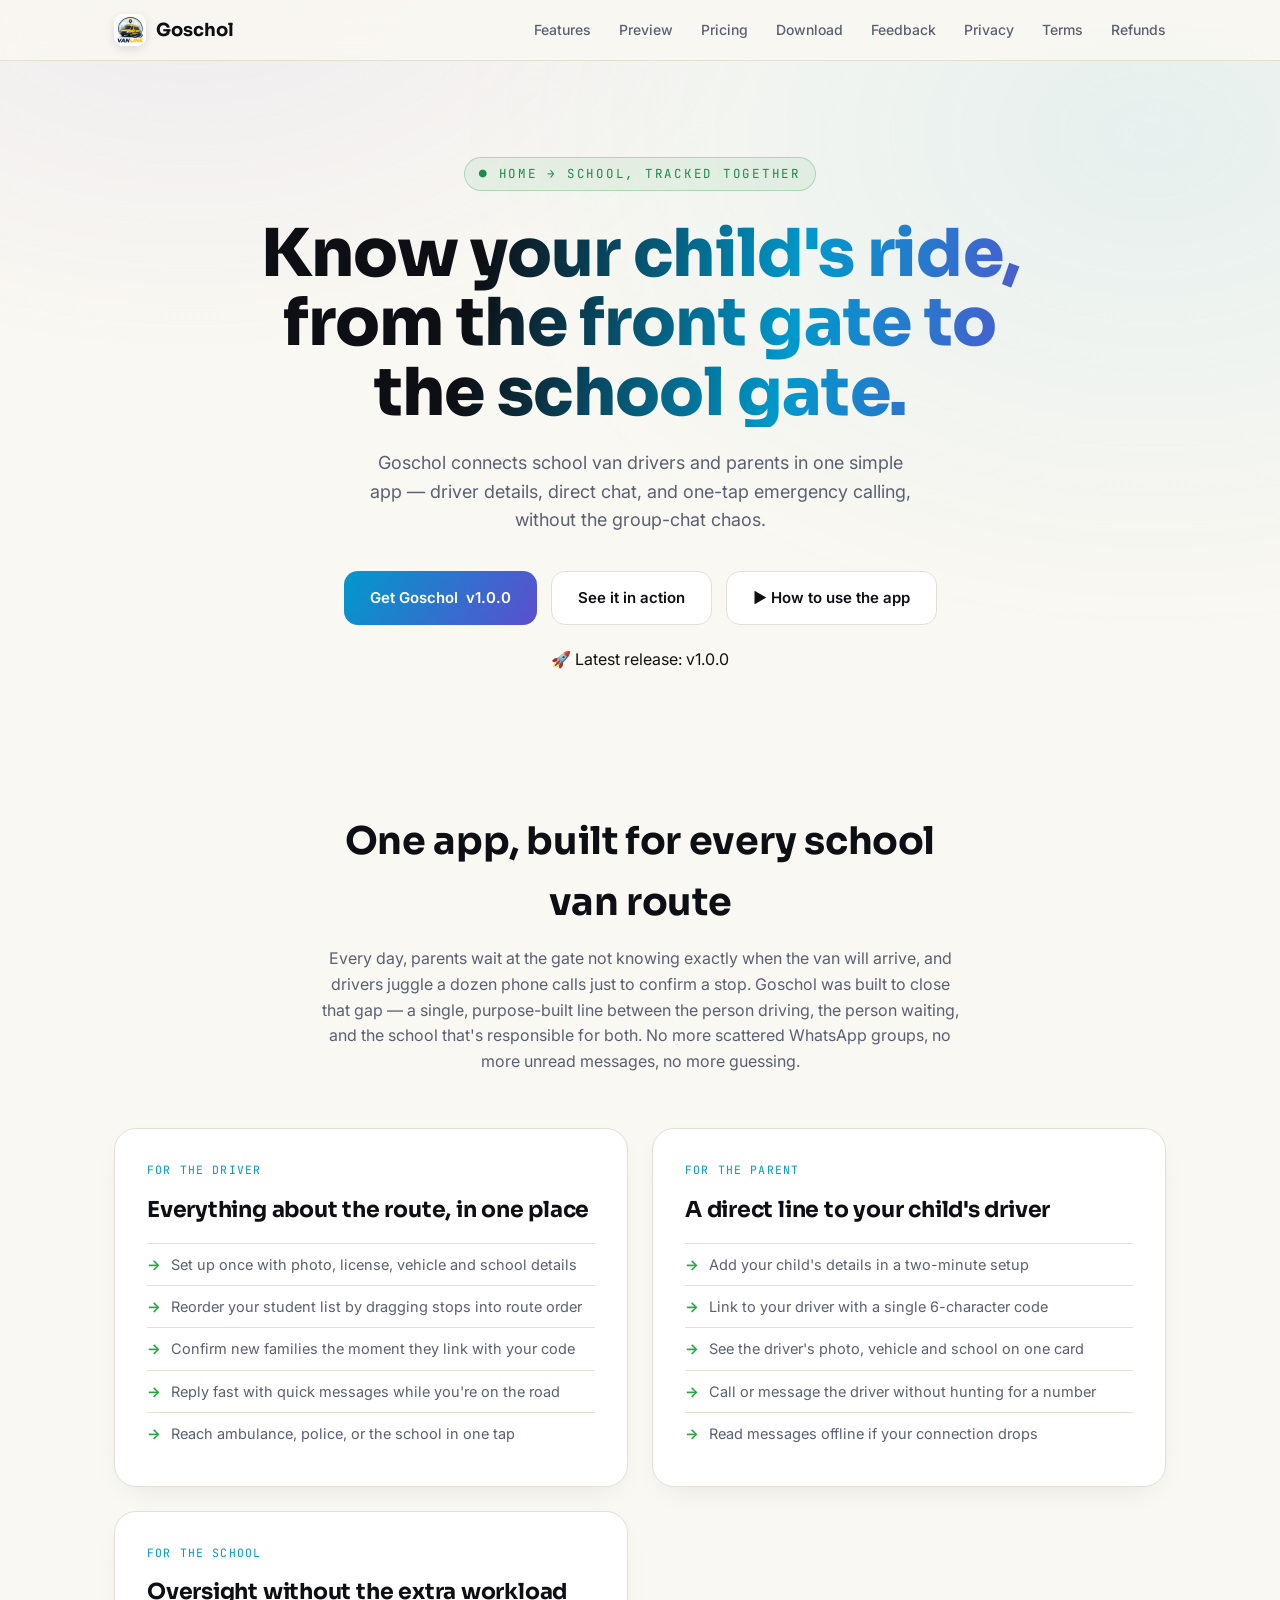
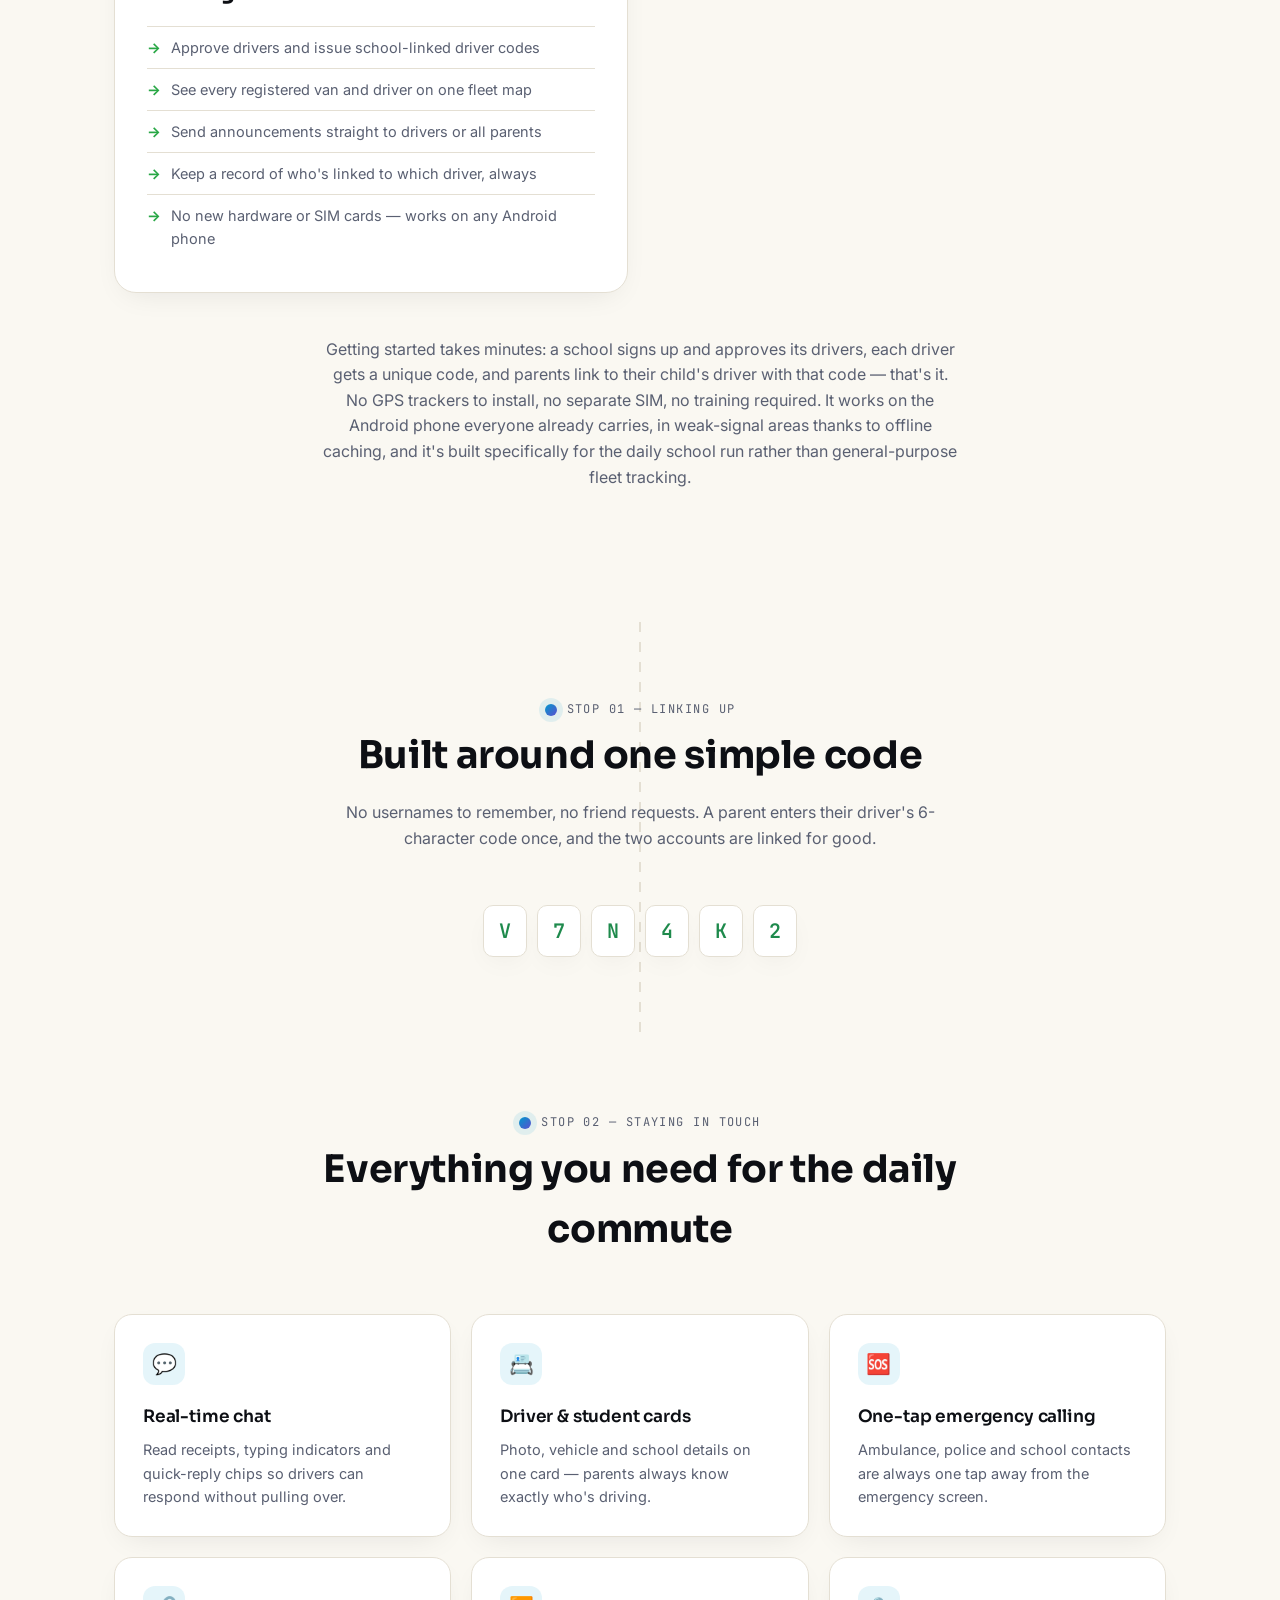
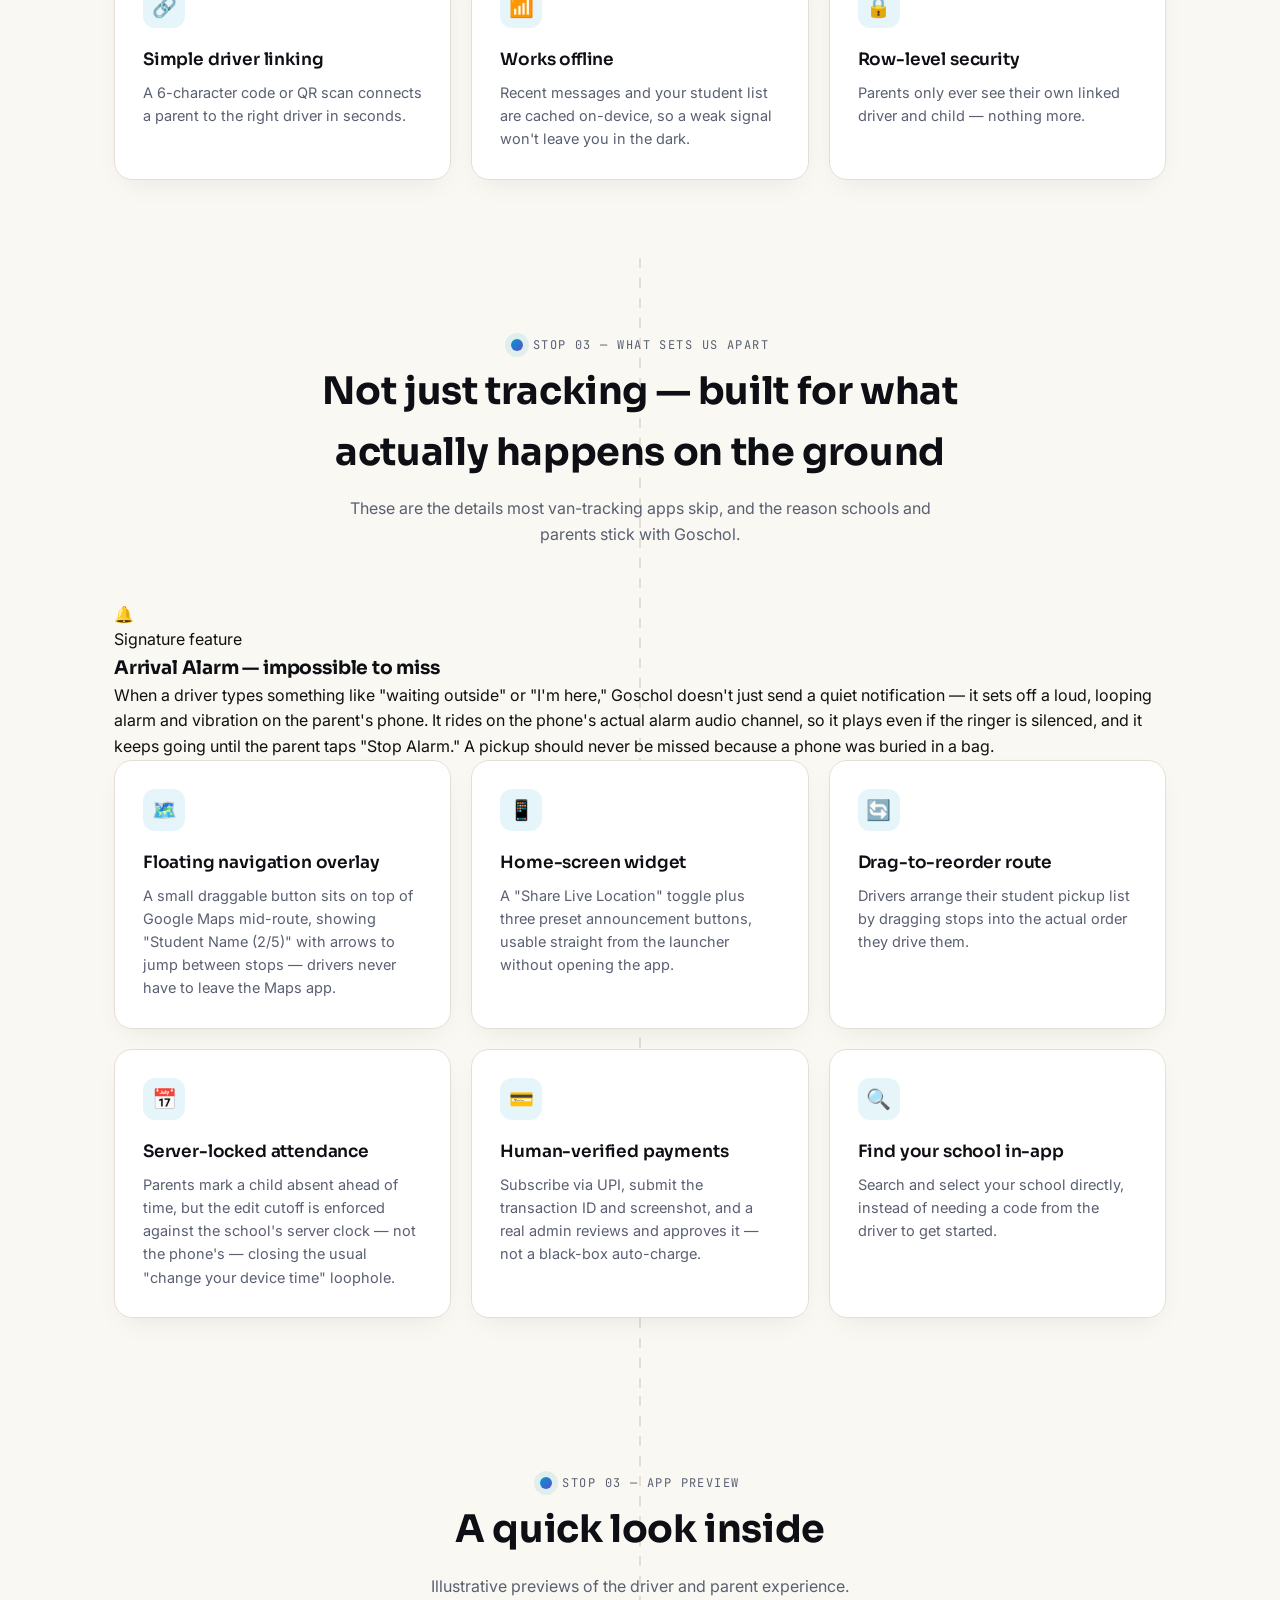
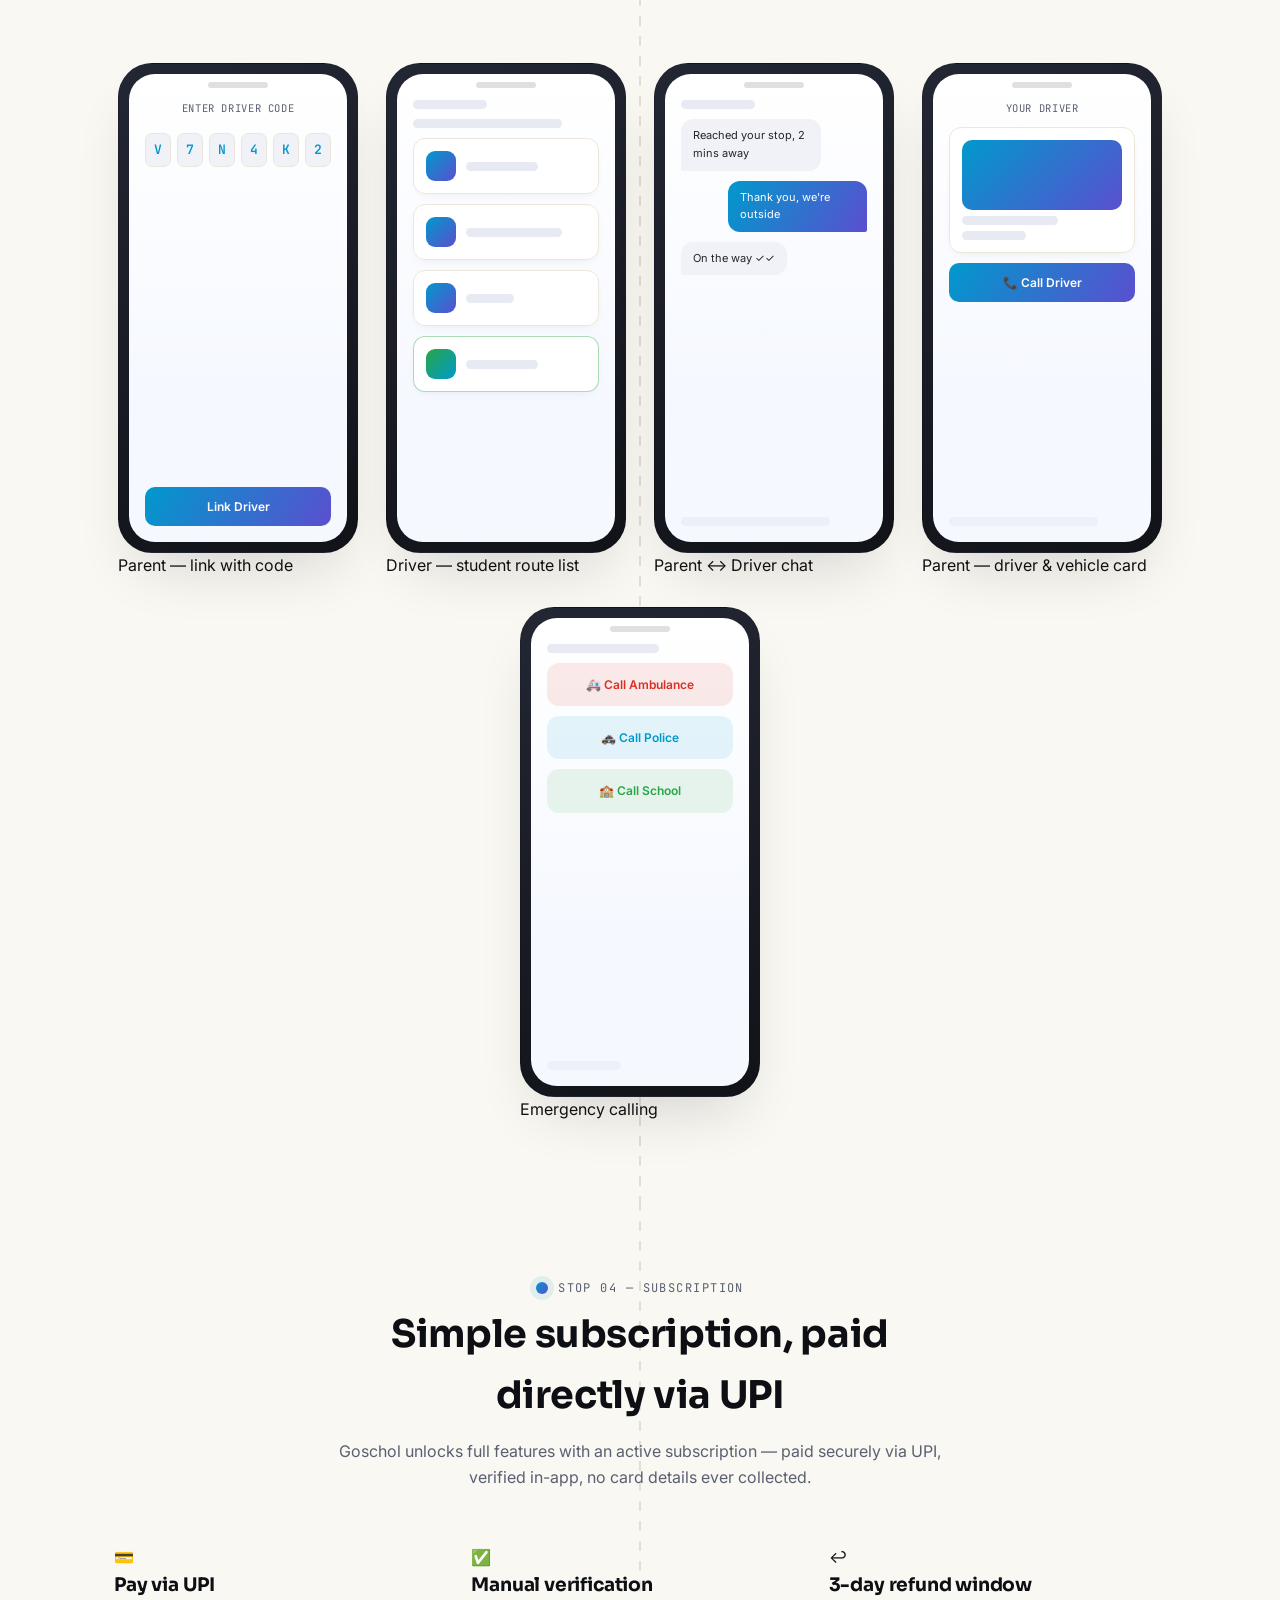
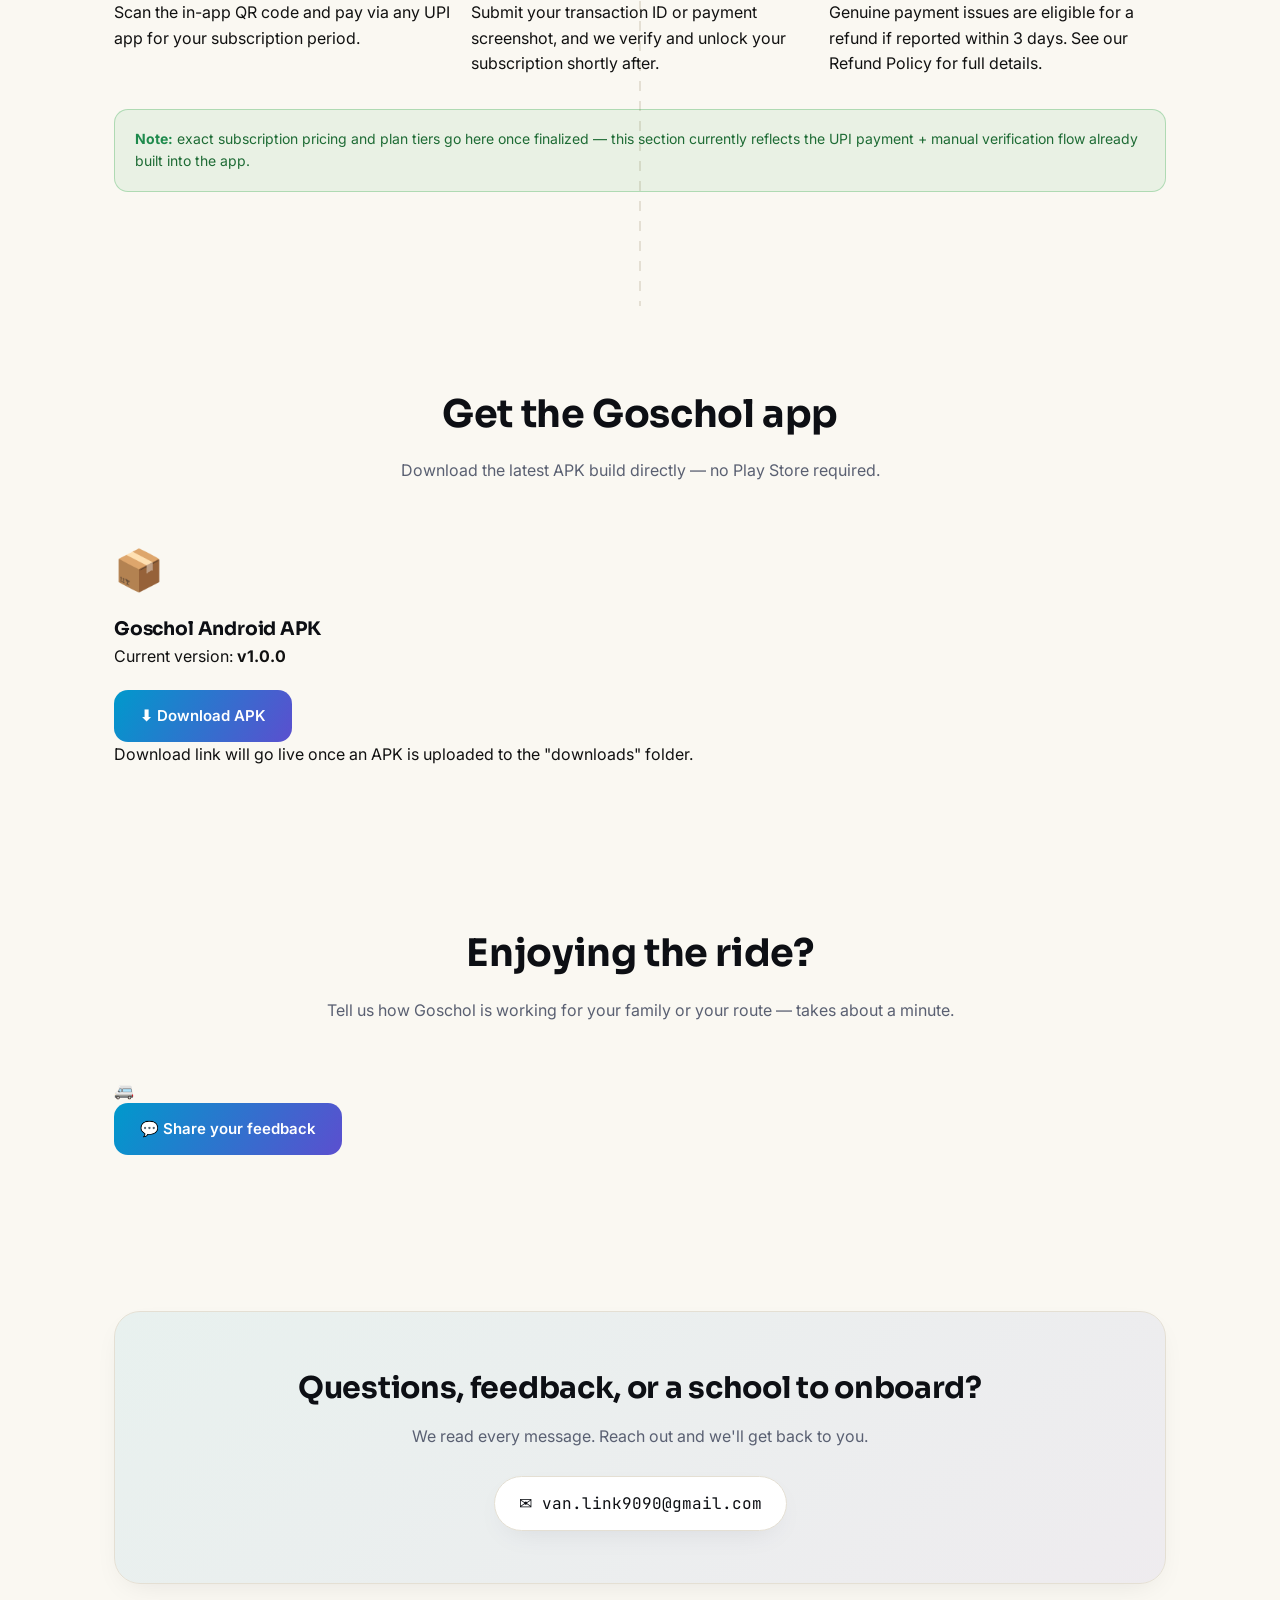
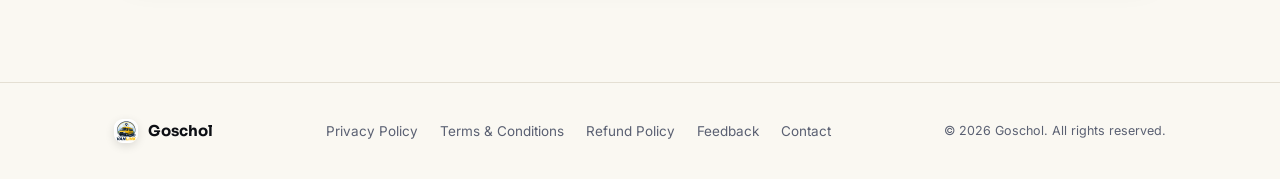
==== commit 4f8fe52b: "Add unique section with features and update APK loading" ====
--- a/index.html
+++ b/index.html
@@ -3,8 +3,8 @@
 <head>
 <meta charset="UTF-8">
 <meta name="viewport" content="width=device-width, initial-scale=1.0">
-<title>VanLink — Know your child's ride, every step of the way</title>
-<meta name="description" content="VanLink connects school van drivers and parents in real time — driver details, direct chat, and one-tap emergency calling.">
+<title>Goschol — Know your child's ride, every step of the way</title>
+<meta name="description" content="Goschol connects school van drivers and parents in real time — driver details, direct chat, and one-tap emergency calling.">
 <link rel="icon" href="assets/icon.png">
 <link rel="stylesheet" href="style.css">
 </head>
@@ -12,17 +12,16 @@
 
 <nav class="nav">
   <div class="wrap">
-    <div class="brand"><img src="assets/icon.png" alt="VanLink icon"> VanLink</div>
+    <div class="brand"><img src="assets/icon.png" alt="Goschol icon"> Goschol</div>
     <div class="navlinks">
-      <a href="#about">About</a>
       <a href="#features">Features</a>
-      <a href="#how">How it works</a>
       <a href="#preview">Preview</a>
-      <a href="#faq">FAQ</a>
-      <a href="#contact">Contact</a>
+      <a href="#pricing">Pricing</a>
+      <a href="#download">Download</a>
       <a href="feedback.html">Feedback</a>
       <a href="privacy.html">Privacy</a>
       <a href="terms.html">Terms</a>
+      <a href="refund.html">Refunds</a>
     </div>
   </div>
 </nav>
@@ -31,46 +30,23 @@
   <div class="wrap">
     <span class="eyebrow">● Home → School, tracked together</span>
     <h1>Know your child's ride, from the front gate to the school gate.</h1>
-    <p class="lede">VanLink connects school van drivers and parents in one simple app — driver details, direct chat, and one-tap emergency calling, without the group-chat chaos.</p>
+    <p class="lede">Goschol connects school van drivers and parents in one simple app — driver details, direct chat, and one-tap emergency calling, without the group-chat chaos.</p>
     <div class="cta-row">
-      <a class="btn btn-primary" href="assets/vanlink.apk" download="VanLink.apk" title="Replace assets/vanlink.apk with your real APK, or paste a hosted URL here">⬇ Download VanLink (APK)</a>
+      <a class="btn btn-primary" href="#download">Get Goschol <span class="app-version">v1.0.0</span></a>
       <a class="btn btn-ghost" href="#preview">See it in action</a>
-    </div>
-    <p style="color:var(--text-dim); font-size:12.5px; margin-top:14px;">Android · direct APK download — Play Store coming soon</p>
+      <a class="btn btn-ghost" href="https://youtube.com/@goshol-h7x?si=uh1qzAWmHfQCrQQ8" target="_blank" rel="noopener">▶ How to use the app</a>
+    </div>
+    <div style="margin-top:22px;">
+      <span class="version-pill">🚀 Latest release: <span class="app-version">v1.0.0</span></span>
+    </div>
   </div>
 </header>
 
 <section id="about">
   <div class="wrap">
     <div class="section-head">
-      <h2>What VanLink is, in plain terms</h2>
-      <p>VanLink is an Android app that connects school van/bus drivers directly with the parents of the students they carry — so both sides always know who they're dealing with and where the ride stands, without a single group chat or missed call.</p>
-    </div>
-    <div class="grid3">
-      <div class="card">
-        <div class="ico">🎯</div>
-        <h3>The problem it solves</h3>
-        <p>Parents waiting for a school van usually rely on informal phone numbers and word-of-mouth groups. VanLink replaces that with one verified, private connection per family.</p>
-      </div>
-      <div class="card">
-        <div class="ico">👥</div>
-        <h3>Who uses it</h3>
-        <p>Two account types only: <b>Drivers</b>, who manage a route of students, and <b>Parents/Guardians</b>, who link to their child's driver. There is no separate school-admin or public account type.</p>
-      </div>
-      <div class="card">
-        <div class="ico">💳</div>
-        <h3>Cost to use</h3>
-        <p>VanLink is free for drivers and parents to download and use. The app does not currently process any in-app payments, subscriptions, or purchases.</p>
-      </div>
-    </div>
-  </div>
-</section>
-
-<section id="roles">
-  <div class="wrap">
-    <div class="section-head">
-      <h2>One app, two seats — driver and parent</h2>
-      <p>VanLink replaces scattered phone calls and unread messages with a single, purpose-built line between the person driving and the person waiting.</p>
+      <h2>One app, built for every school van route</h2>
+      <p>Every day, parents wait at the gate not knowing exactly when the van will arrive, and drivers juggle a dozen phone calls just to confirm a stop. Goschol was built to close that gap — a single, purpose-built line between the person driving, the person waiting, and the school that's responsible for both. No more scattered WhatsApp groups, no more unread messages, no more guessing.</p>
     </div>
     <div class="roles">
       <div class="role-card">
@@ -80,7 +56,6 @@
           <li>Set up once with photo, license, vehicle and school details</li>
           <li>Reorder your student list by dragging stops into route order</li>
           <li>Confirm new families the moment they link with your code</li>
-          <li>Turn on live location sharing so linked parents see your progress</li>
           <li>Reply fast with quick messages while you're on the road</li>
           <li>Reach ambulance, police, or the school in one tap</li>
         </ul>
@@ -92,39 +67,24 @@
           <li>Add your child's details in a two-minute setup</li>
           <li>Link to your driver with a single 6-character code</li>
           <li>See the driver's photo, vehicle and school on one card</li>
-          <li>Watch the van's live location once your driver shares it</li>
           <li>Call or message the driver without hunting for a number</li>
           <li>Read messages offline if your connection drops</li>
         </ul>
       </div>
-    </div>
-  </div>
-</section>
-
-<section id="how" style="position:relative;">
-  <div class="route-rail"></div>
-  <div class="wrap">
-    <div class="section-head">
-      <div class="stop"><span class="dot"></span><span class="label">Stop 01 — How it works</span></div>
-      <h2>From setup to your child's seat, in four steps</h2>
-    </div>
-    <div class="grid2">
-      <div class="card">
-        <h3>1. Driver sets up</h3>
-        <p>A driver creates an account with their photo, license, vehicle and school details, and gets a unique 6-character code and QR code to share.</p>
-      </div>
-      <div class="card">
-        <h3>2. Parent links up</h3>
-        <p>A parent adds their child's details, then enters the driver's code (or scans the QR) to connect — this is a one-time link per family.</p>
-      </div>
-      <div class="card">
-        <h3>3. Driver confirms the student</h3>
-        <p>The driver sees the new family in their Pending list, fills in pickup/drop details, and confirms — this activates chat for that family.</p>
-      </div>
-      <div class="card">
-        <h3>4. The trip runs</h3>
-        <p>Driver and parent chat directly, the driver can share live location for the trip, and either side can reach emergency numbers in one tap.</p>
-      </div>
+      <div class="role-card">
+        <span class="tag">For the school</span>
+        <h3>Oversight without the extra workload</h3>
+        <ul>
+          <li>Approve drivers and issue school-linked driver codes</li>
+          <li>See every registered van and driver on one fleet map</li>
+          <li>Send announcements straight to drivers or all parents</li>
+          <li>Keep a record of who's linked to which driver, always</li>
+          <li>No new hardware or SIM cards — works on any Android phone</li>
+        </ul>
+      </div>
+    </div>
+    <div class="section-head" style="margin-top:44px;">
+      <p>Getting started takes minutes: a school signs up and approves its drivers, each driver gets a unique code, and parents link to their child's driver with that code — that's it. No GPS trackers to install, no separate SIM, no training required. It works on the Android phone everyone already carries, in weak-signal areas thanks to offline caching, and it's built specifically for the daily school run rather than general-purpose fleet tracking.</p>
     </div>
   </div>
 </section>
@@ -133,7 +93,7 @@
   <div class="route-rail"></div>
   <div class="wrap">
     <div class="section-head">
-      <div class="stop"><span class="dot"></span><span class="label">Stop 02 — Linking up</span></div>
+      <div class="stop"><span class="dot"></span><span class="label">Stop 01 — Linking up</span></div>
       <h2>Built around one simple code</h2>
       <p>No usernames to remember, no friend requests. A parent enters their driver's 6-character code once, and the two accounts are linked for good.</p>
     </div>
@@ -146,15 +106,10 @@
 <section>
   <div class="wrap">
     <div class="section-head">
-      <div class="stop"><span class="dot"></span><span class="label">Stop 03 — Staying in touch</span></div>
+      <div class="stop"><span class="dot"></span><span class="label">Stop 02 — Staying in touch</span></div>
       <h2>Everything you need for the daily commute</h2>
     </div>
     <div class="grid3">
-      <div class="card">
-        <div class="ico">📍</div>
-        <h3>Live location sharing</h3>
-        <p>Drivers can switch on live GPS sharing for a trip; the linked parent sees the van's live position until the driver turns it off.</p>
-      </div>
       <div class="card">
         <div class="ico">💬</div>
         <h3>Real-time chat</h3>
@@ -189,11 +144,64 @@
   </div>
 </section>
 
+<section id="unique" style="position:relative;">
+  <div class="route-rail"></div>
+  <div class="wrap">
+    <div class="section-head">
+      <div class="stop"><span class="dot"></span><span class="label">Stop 03 — What sets us apart</span></div>
+      <h2>Not just tracking — built for what actually happens on the ground</h2>
+      <p>These are the details most van-tracking apps skip, and the reason schools and parents stick with Goschol.</p>
+    </div>
+
+    <div class="feature-highlight">
+      <div class="alarm-visual">🔔</div>
+      <div>
+        <span class="badge">Signature feature</span>
+        <h3>Arrival Alarm — impossible to miss</h3>
+        <p>When a driver types something like "waiting outside" or "I'm here," Goschol doesn't just send a quiet notification — it sets off a loud, looping alarm and vibration on the parent's phone. It rides on the phone's actual alarm audio channel, so it plays even if the ringer is silenced, and it keeps going until the parent taps "Stop Alarm." A pickup should never be missed because a phone was buried in a bag.</p>
+      </div>
+    </div>
+
+    <div class="grid3">
+      <div class="card">
+        <div class="ico">🗺️</div>
+        <h3>Floating navigation overlay</h3>
+        <p>A small draggable button sits on top of Google Maps mid-route, showing "Student Name (2/5)" with arrows to jump between stops — drivers never have to leave the Maps app.</p>
+      </div>
+      <div class="card">
+        <div class="ico">📱</div>
+        <h3>Home-screen widget</h3>
+        <p>A "Share Live Location" toggle plus three preset announcement buttons, usable straight from the launcher without opening the app.</p>
+      </div>
+      <div class="card">
+        <div class="ico">🔄</div>
+        <h3>Drag-to-reorder route</h3>
+        <p>Drivers arrange their student pickup list by dragging stops into the actual order they drive them.</p>
+      </div>
+      <div class="card">
+        <div class="ico">📅</div>
+        <h3>Server-locked attendance</h3>
+        <p>Parents mark a child absent ahead of time, but the edit cutoff is enforced against the school's server clock — not the phone's — closing the usual "change your device time" loophole.</p>
+      </div>
+      <div class="card">
+        <div class="ico">💳</div>
+        <h3>Human-verified payments</h3>
+        <p>Subscribe via UPI, submit the transaction ID and screenshot, and a real admin reviews and approves it — not a black-box auto-charge.</p>
+      </div>
+      <div class="card">
+        <div class="ico">🔍</div>
+        <h3>Find your school in-app</h3>
+        <p>Search and select your school directly, instead of needing a code from the driver to get started.</p>
+      </div>
+    </div>
+  </div>
+</section>
+
 <section id="preview" style="position:relative;">
   <div class="route-rail"></div>
   <div class="wrap">
     <div class="section-head">
-      <div class="stop"><span class="dot"></span><span class="label">Stop 04 — App preview</span></div>
+      <div class="stop"><span class="dot"></span><span class="label">Stop 03 — App preview</span></div>
       <h2>A quick look inside</h2>
       <p>Illustrative previews of the driver and parent experience.</p>
     </div>
@@ -279,42 +287,68 @@
   </div>
 </section>
 
-<section id="faq">
-  <div class="wrap">
-    <div class="section-head">
-      <h2>Frequently asked questions</h2>
-      <p>The most common questions from drivers and parents.</p>
-    </div>
-    <div class="faq">
-      <details>
-        <summary>How does a parent link to their driver?</summary>
-        <p>Open Search School, find your child's school, and enter the driver's 6-character code — or scan the QR code on the driver's profile. Once linked, the driver's name, photo and vehicle appear on your home screen right away.</p>
-      </details>
-      <details>
-        <summary>Where does a driver find their code?</summary>
-        <p>On the Profile tab, under "Driver Code & QR." Share it with a parent once — it's a permanent link between that family and that driver.</p>
-      </details>
-      <details>
-        <summary>What happens after a parent links up?</summary>
-        <p>The driver sees the new family in their Pending Students list, fills in pickup and drop-off details, and confirms. Chat activates for that family the moment they confirm.</p>
-      </details>
-      <details>
-        <summary>How does live location sharing work?</summary>
-        <p>A driver can turn location sharing on for a trip from their app. While it's on, their linked parent(s) can see the van's live position. Turning it off stops sharing immediately, and VanLink doesn't keep a location history.</p>
-      </details>
-      <details>
-        <summary>Does VanLink work without an internet connection?</summary>
-        <p>You can view your previously loaded student list and recent chat messages offline. Sending messages, linking accounts, live location, and notifications all need an internet connection.</p>
-      </details>
-      <details>
-        <summary>What does the Emergency button actually do?</summary>
-        <p>It opens your phone's own dialer with the Ambulance, Police, or school number ready to call — VanLink doesn't place the call itself or monitor it.</p>
-      </details>
-      <details>
-        <summary>Does VanLink charge drivers, parents, or schools?</summary>
-        <p>No. VanLink is free to download and use for both driver and parent accounts, with no in-app payments at this time.</p>
-      </details>
-    </div>
+<section id="pricing" style="position:relative;">
+  <div class="route-rail"></div>
+  <div class="wrap">
+    <div class="section-head">
+      <div class="stop"><span class="dot"></span><span class="label">Stop 04 — Subscription</span></div>
+      <h2>Simple subscription, paid directly via UPI</h2>
+      <p>Goschol unlocks full features with an active subscription — paid securely via UPI, verified in-app, no card details ever collected.</p>
+    </div>
+    <div class="grid3">
+      <div class="plan-card">
+        <div class="ico">💳</div>
+        <h3>Pay via UPI</h3>
+        <p>Scan the in-app QR code and pay via any UPI app for your subscription period.</p>
+      </div>
+      <div class="plan-card">
+        <div class="ico">✅</div>
+        <h3>Manual verification</h3>
+        <p>Submit your transaction ID or payment screenshot, and we verify and unlock your subscription shortly after.</p>
+      </div>
+      <div class="plan-card">
+        <div class="ico">↩️</div>
+        <h3>3-day refund window</h3>
+        <p>Genuine payment issues are eligible for a refund if reported within 3 days. See our <a href="refund.html">Refund Policy</a> for full details.</p>
+      </div>
+    </div>
+    <div class="legal-notice" style="margin-top:32px;">
+      <b>Note:</b> exact subscription pricing and plan tiers go here once finalized — this section currently reflects the UPI payment + manual verification flow already built into the app.
+    </div>
+  </div>
+</section>
+
+<section id="download">
+  <div class="wrap">
+    <div class="section-head">
+      <h2>Get the Goschol app</h2>
+      <p>Download the latest APK build directly — no Play Store required.</p>
+    </div>
+    <div class="download-card">
+      <div style="font-size:40px;">📦</div>
+      <h3 style="margin-top:12px;">Goschol Android APK</h3>
+      <p class="ver">Current version: <b class="app-version">v1.0.0</b></p>
+      <a class="btn btn-primary" id="apkLink" href="#" style="margin-top:20px;">⬇ Download APK</a>
+      <p class="download-note">The download link will go live once the first build is uploaded. Update <code>APK_URL</code> and <code>APP_VERSION</code> at the bottom of this page with every new release, and this whole page updates automatically.</p>
+    </div>
+  </div>
+</section>
+
+<section class="van-cta">
+  <div class="wrap">
+    <div class="section-head">
+      <h2>Enjoying the ride?</h2>
+      <p>Tell us how Goschol is working for your family or your route — takes about a minute.</p>
+    </div>
+    <div class="van-stage">
+      <div class="wind-line" style="top:34%; width:70px; animation-duration:1.1s; animation-delay:0s;"></div>
+      <div class="wind-line" style="top:48%; width:100px; animation-duration:1.4s; animation-delay:.3s;"></div>
+      <div class="wind-line" style="top:58%; width:55px; animation-duration:.9s; animation-delay:.6s;"></div>
+      <div class="wind-line" style="top:40%; width:85px; animation-duration:1.2s; animation-delay:.9s;"></div>
+      <div class="van-road"></div>
+      <div class="van-emoji">🚐</div>
+    </div>
+    <a class="btn btn-primary van-btn" href="feedback.html">💬 Share your feedback</a>
   </div>
 </section>
 
@@ -330,16 +364,68 @@
 
 <footer>
   <div class="wrap">
-    <div class="brand" style="font-size:15px;"><img src="assets/icon.png" style="width:24px;height:24px;"> VanLink</div>
+    <div class="brand" style="font-size:15px;"><img src="assets/icon.png" style="width:24px;height:24px;"> Goschol</div>
     <div class="flinks">
-      <a href="feedback.html">Feedback</a>
       <a href="privacy.html">Privacy Policy</a>
       <a href="terms.html">Terms &amp; Conditions</a>
+      <a href="refund.html">Refund Policy</a>
+      <a href="feedback.html">Feedback</a>
       <a href="mailto:van.link9090@gmail.com">Contact</a>
     </div>
-    <span class="fine">© 2026 VanLink. All rights reserved.</span>
+    <span class="fine">© 2026 Goschol. All rights reserved.</span>
   </div>
 </footer>
+
+<script>
+  // 🔧 Auto-detects the latest APK from the /downloads folder in this GitHub repo.
+  // To ship a new build: just upload the .apk into the "downloads" folder with any
+  // name containing a version number (e.g. "Goschol v2.apk", "goschol-2.1.apk") —
+  // nothing on this page needs to be edited.
+  const GH_OWNER = "vanlink9090-bit";
+  const GH_REPO  = "Goschol-";
+  const GH_FOLDER = "downloads";
+
+  function extractVersionParts(name){
+    const match = name.match(/(\d+)(?:[._-](\d+))?(?:[._-](\d+))?/);
+    if (!match) return [0,0,0];
+    return [parseInt(match[1]||0,10), parseInt(match[2]||0,10), parseInt(match[3]||0,10)];
+  }
+
+  async function loadLatestApk(){
+    const apkLink = document.getElementById('apkLink');
+    const note = document.querySelector('.download-note');
+    try {
+      const res = await fetch(`https://api.github.com/repos/${GH_OWNER}/${GH_REPO}/contents/${GH_FOLDER}`);
+      if (!res.ok) throw new Error('Could not read downloads folder (status ' + res.status + ')');
+      const files = await res.json();
+      const apks = Array.isArray(files) ? files.filter(f => f.name.toLowerCase().endsWith('.apk')) : [];
+      if (apks.length === 0) throw new Error('No APK found in downloads folder yet');
+
+      apks.sort((a, b) => {
+        const va = extractVersionParts(a.name), vb = extractVersionParts(b.name);
+        for (let i = 0; i < 3; i++) { if (va[i] !== vb[i]) return vb[i] - va[i]; }
+        return 0;
+      });
+
+      const latest = apks[0];
+      const v = extractVersionParts(latest.name);
+      let versionLabel = v.slice(0, v[2] ? 3 : (v[1] ? 2 : 1)).join('.');
+      if (!versionLabel) versionLabel = '1.0';
+
+      document.querySelectorAll('.app-version').forEach(el => { el.textContent = 'v' + versionLabel; });
+      if (apkLink) {
+        apkLink.href = latest.download_url;
+        apkLink.setAttribute('download', latest.name);
+      }
+      if (note) note.textContent = 'Always the latest build — just drop a new APK into the "downloads" folder and this page updates itself.';
+    } catch (err) {
+      console.error('APK auto-detect failed:', err);
+      if (note) note.textContent = 'Download link will go live once an APK is uploaded to the "downloads" folder.';
+    }
+  }
+
+  loadLatestApk();
+</script>
 
 </body>
   </html>
